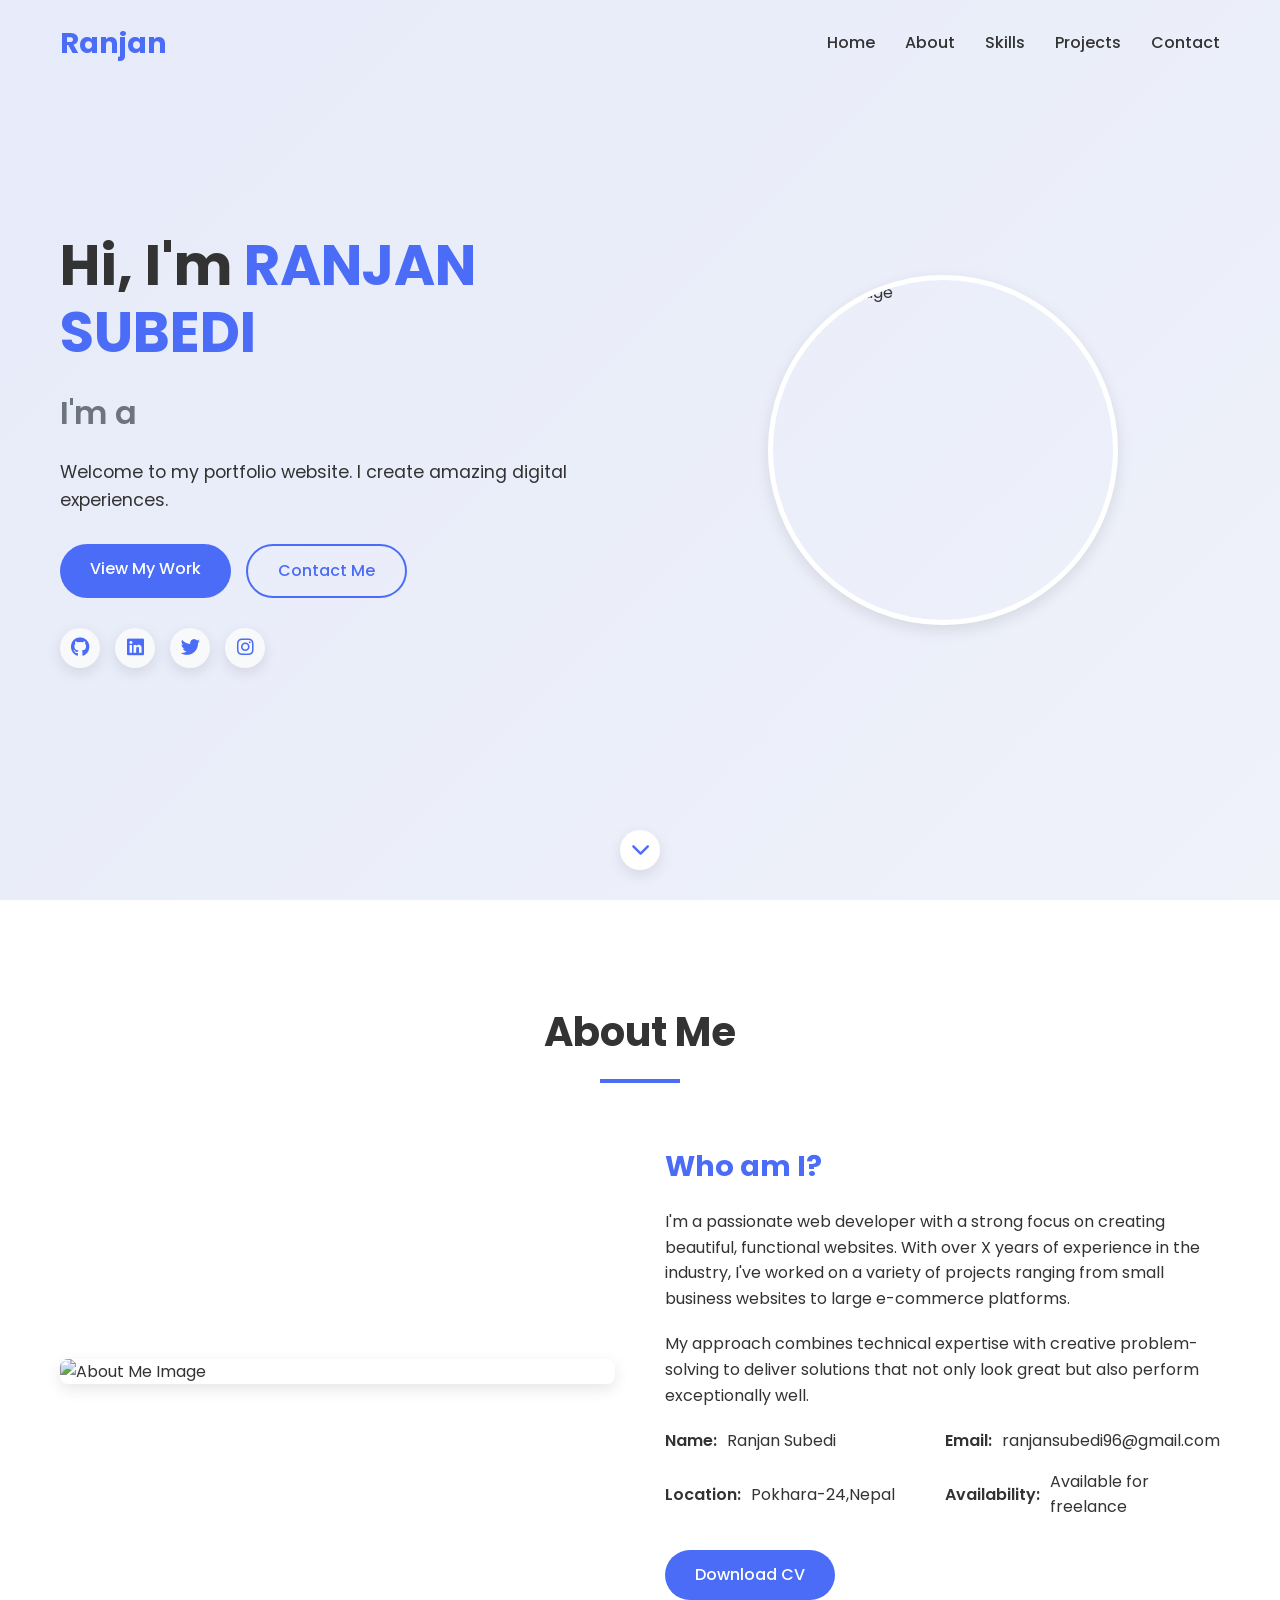
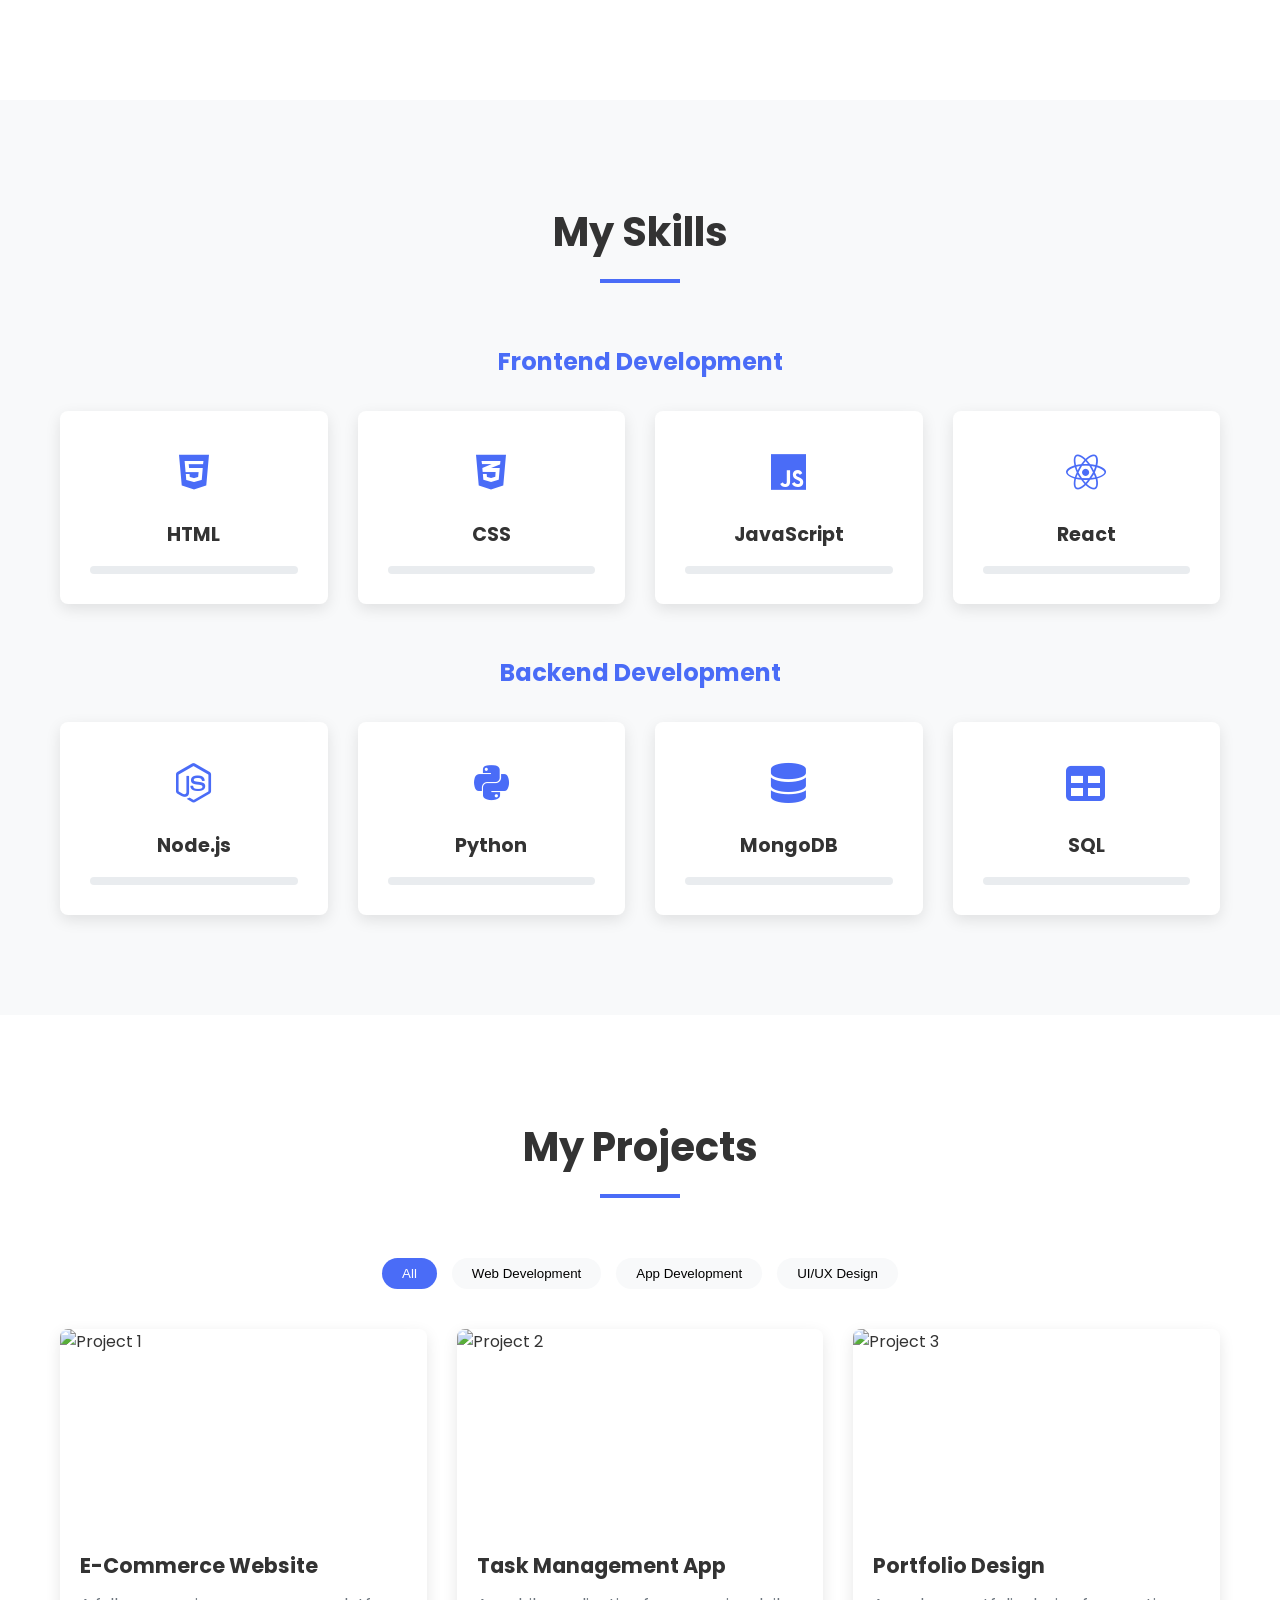
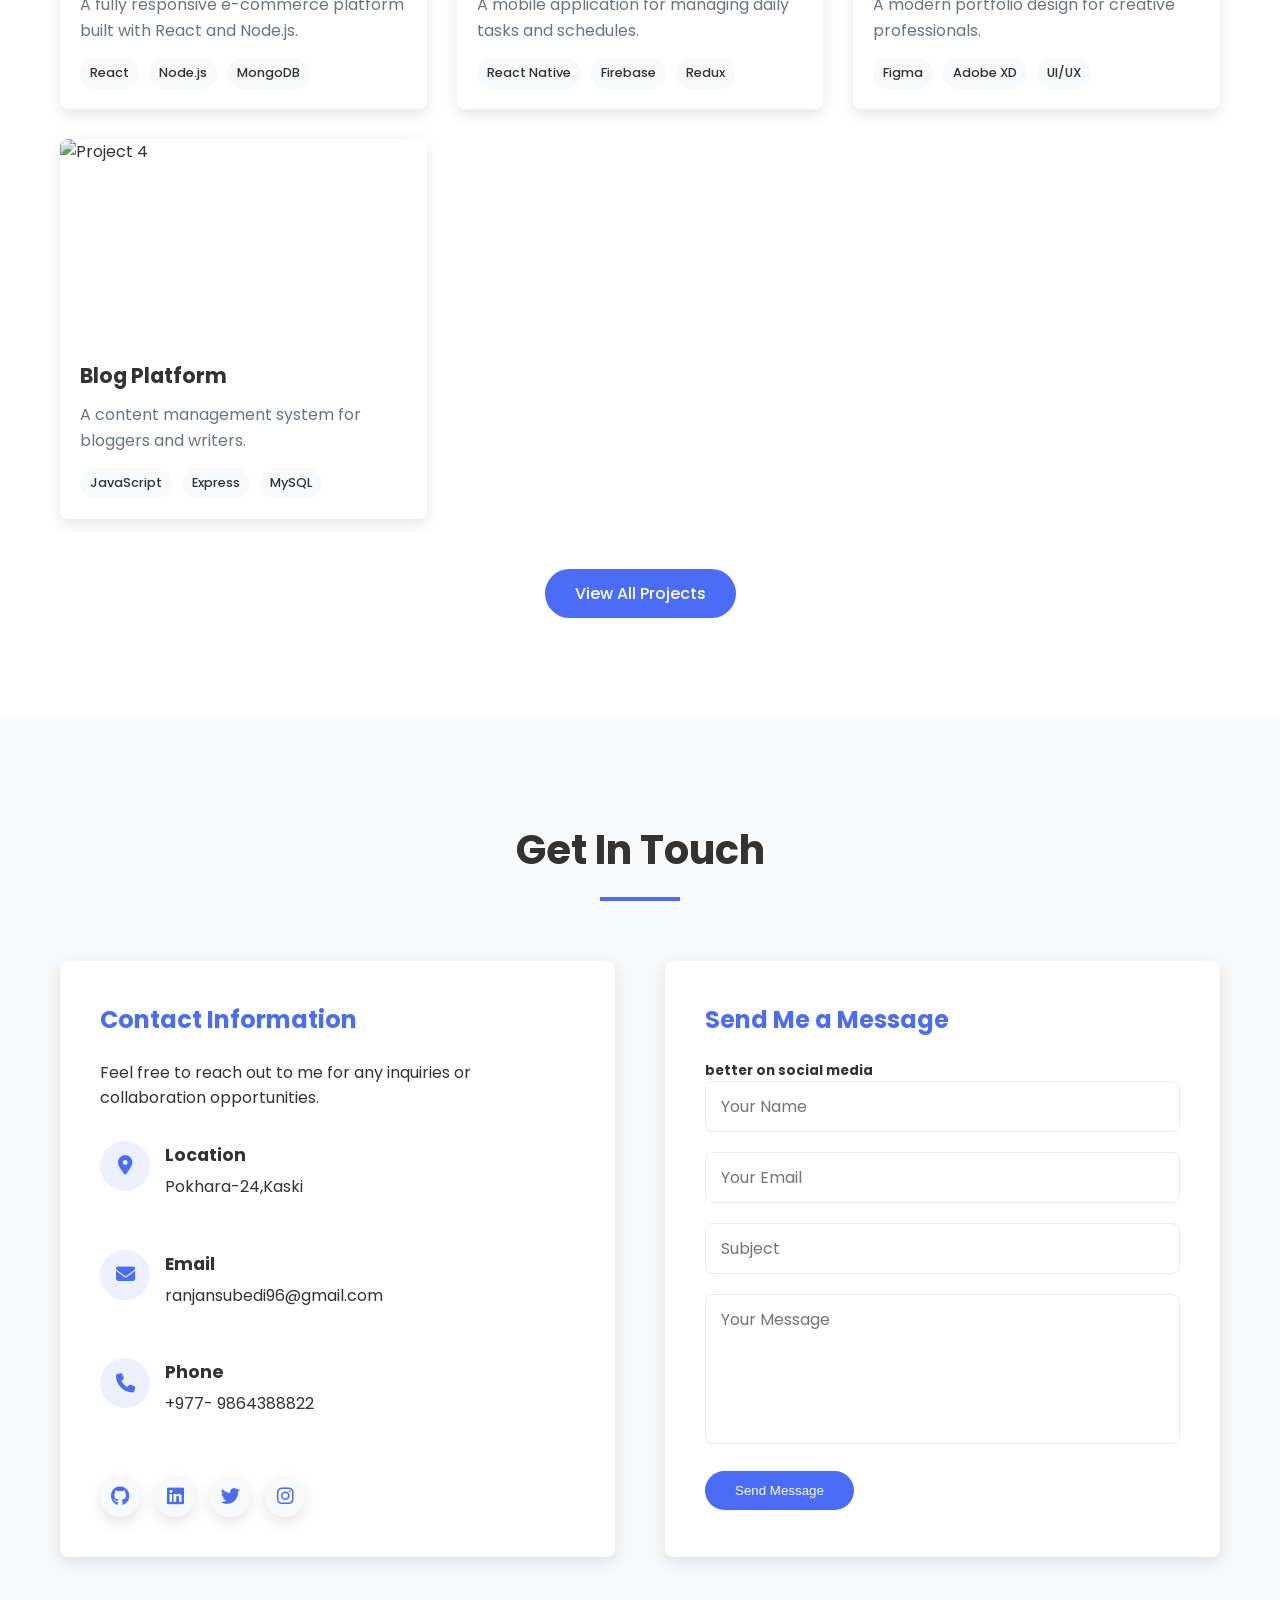
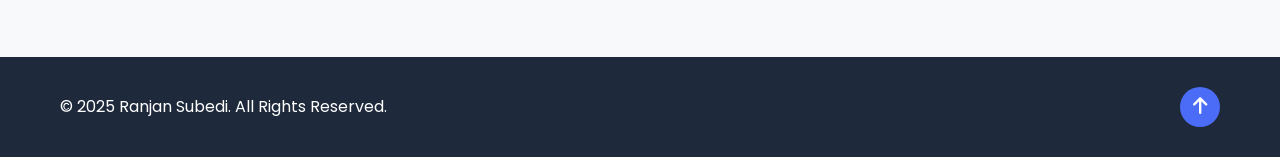
==== index.html @ 2e151497 "scn" ====
<!DOCTYPE html>
<html lang="en">
<head>
    <meta charset="UTF-8">
    <meta name="viewport" content="width=device-width, initial-scale=1.0, maximum-scale=5.0, minimum-scale=1.0">
    <title>Ranjan subedi</title>
    <link rel="stylesheet" href="style.css">
    <link rel="stylesheet" href="https://cdnjs.cloudflare.com/ajax/libs/font-awesome/6.4.0/css/all.min.css">
    <link href="https://fonts.googleapis.com/css2?family=Poppins:wght@300;400;500;600;700&display=swap" rel="stylesheet">
    <link rel="apple-touch-icon" href="/placeholder.svg?height=180&width=180">
    <meta name="theme-color" content="#4a6cf7">
</head>
<body>
    <header>
        <div class="container">
            <div class="logo">Ranjan</div>
            <nav>
                <ul class="nav-links">
                    <li><a href="#home">Home</a></li>
                    <li><a href="#about">About</a></li>
                    <li><a href="#skills">Skills</a></li>
                    <li><a href="#projects">Projects</a></li>
                    <li><a href="#contact">Contact</a></li>
                </ul>
                <div class="hamburger">
                    <span></span>
                    <span></span>
                    <span></span>
                </div>
            </nav>
        </div>
    </header>

    <section id="home" class="hero">
        <div class="container">
            <div class="hero-content">
                <h1>Hi, I'm <span class="highlight">RANJAN SUBEDI</span></h1>
                <h2 class="typing-text">I'm a <span id="role"></span></h2>
                <p>Welcome to my portfolio website. I create amazing digital experiences.</p>
                <div class="cta-buttons">
                    <a href="#projects" class="btn primary-btn">View My Work</a>
                    <a href="#contact" class="btn secondary-btn">Contact Me</a>
                </div>
                <div class="social-icons">
                    <a href="https://github.com/Ranjan-subedi" target="_blank"><i class="fab fa-github"></i></a>
                    <a href="https://www.linkedin.com/in/ranjan-subedi-689804282/" target="_blank"><i class="fab fa-linkedin"></i></a>
                    <a href="#" target="_blank"><i class="fab fa-twitter"></i></a>
                    <a href="https://www.instagram.com/rnjnsubedi/?hl=en" target="_blank"><i class="fab fa-instagram"></i></a>
                </div>
            </div>
            <div class="hero-image">
                <div class="image-container">
                    <img src="/src/img/20230811_121812 copy.jpg" alt="Profile Image">
                </div>
            </div>
        </div>
        <div class="scroll-down">
            <a href="#about"><i class="fas fa-chevron-down"></i></a>
        </div>
    </section>

    <section id="about" class="about">
        <div class="container">
            <div class="section-header">
                <h2>About Me</h2>
                <div class="underline"></div>
            </div>
            <div class="about-content">
                <div class="about-image">
                    <img src="/src/img/clip.png" alt="About Me Image">
                </div>
                <div class="about-text">
                    <h3>Who am I?</h3>
                    <p>I'm a passionate web developer with a strong focus on creating beautiful, functional websites. With over X years of experience in the industry, I've worked on a variety of projects ranging from small business websites to large e-commerce platforms.</p>
                    <p>My approach combines technical expertise with creative problem-solving to deliver solutions that not only look great but also perform exceptionally well.</p>
                    <div class="personal-info">
                        <div class="info-item">
                            <span class="info-title">Name:</span>
                            <span class="info-value">Ranjan Subedi</span>
                        </div>
                        <div class="info-item">
                            <span class="info-title">Email:</span>
                            <span class="info-value">ranjansubedi96@gmail.com</span>
                        </div>
                        <div class="info-item">
                            <span class="info-title">Location:</span>
                            <span class="info-value">Pokhara-24,Nepal</span>
                        </div>
                        <div class="info-item">
                            <span class="info-title">Availability:</span>
                            <span class="info-value">Available for freelance</span>
                        </div>
                    </div>
                    <a href="#" class="btn primary-btn">Download CV</a>
                </div>
            </div>
        </div>
    </section>

    <section id="skills" class="skills">
        <div class="container">
            <div class="section-header">
                <h2>My Skills</h2>
                <div class="underline"></div>
            </div>
            <div class="skills-content">
                <div class="skill-category">
                    <h3>Frontend Development</h3>
                    <div class="skills-grid">
                        <div class="skill-item" data-skill="HTML">
                            <div class="skill-icon"><i class="fab fa-html5"></i></div>
                            <h4>HTML</h4>
                            <div class="skill-progress">
                                <div class="progress-bar" data-percent="90"></div>
                            </div>
                        </div>
                        <div class="skill-item" data-skill="CSS">
                            <div class="skill-icon"><i class="fab fa-css3-alt"></i></div>
                            <h4>CSS</h4>
                            <div class="skill-progress">
                                <div class="progress-bar" data-percent="85"></div>
                            </div>
                        </div>
                        <div class="skill-item" data-skill="JavaScript">
                            <div class="skill-icon"><i class="fab fa-js"></i></div>
                            <h4>JavaScript</h4>
                            <div class="skill-progress">
                                <div class="progress-bar" data-percent="80"></div>
                            </div>
                        </div>
                        <div class="skill-item" data-skill="React">
                            <div class="skill-icon"><i class="fab fa-react"></i></div>
                            <h4>React</h4>
                            <div class="skill-progress">
                                <div class="progress-bar" data-percent="75"></div>
                            </div>
                        </div>
                    </div>
                </div>
                <div class="skill-category">
                    <h3>Backend Development</h3>
                    <div class="skills-grid">
                        <div class="skill-item" data-skill="Node.js">
                            <div class="skill-icon"><i class="fab fa-node-js"></i></div>
                            <h4>Node.js</h4>
                            <div class="skill-progress">
                                <div class="progress-bar" data-percent="70"></div>
                            </div>
                        </div>
                        <div class="skill-item" data-skill="Python">
                            <div class="skill-icon"><i class="fab fa-python"></i></div>
                            <h4>Python</h4>
                            <div class="skill-progress">
                                <div class="progress-bar" data-percent="65"></div>
                            </div>
                        </div>
                        <div class="skill-item" data-skill="MongoDB">
                            <div class="skill-icon"><i class="fas fa-database"></i></div>
                            <h4>MongoDB</h4>
                            <div class="skill-progress">
                                <div class="progress-bar" data-percent="60"></div>
                            </div>
                        </div>
                        <div class="skill-item" data-skill="SQL">
                            <div class="skill-icon"><i class="fas fa-table"></i></div>
                            <h4>SQL</h4>
                            <div class="skill-progress">
                                <div class="progress-bar" data-percent="75"></div>
                            </div>
                        </div>
                    </div>
                </div>
            </div>
        </div>
    </section>

    <section id="projects" class="projects">
        <div class="container">
            <div class="section-header">
                <h2>My Projects</h2>
                <div class="underline"></div>
            </div>
            <div class="project-filters">
                <button class="filter-btn active" data-filter="all">All</button>
                <button class="filter-btn" data-filter="web">Web Development</button>
                <button class="filter-btn" data-filter="app">App Development</button>
                <button class="filter-btn" data-filter="design">UI/UX Design</button>
            </div>
            <div class="projects-grid">

                <div class="project-item" data-category="web">
                    <div class="project-image">
                        <img src="/placeholder.svg?height=300&width=400" alt="Project 1">
                        <div class="project-overlay">
                            <div class="project-links">
                                <a href="#" target="_blank"><i class="fas fa-link"></i></a>
                                <a href="https://github.com/Ranjan-subedi/todo" target="_blank"><i class="fab fa-github"></i></a>
                            </div>
                        </div>
                    </div>
                   
                    <div class="project-info">
                        <h3>E-Commerce Website</h3>
                        <p>A fully responsive e-commerce platform built with React and Node.js.</p>
                        <div class="project-tags">
                            <span>React</span>
                            <span>Node.js</span>
                            <span>MongoDB</span>
                        </div>
                    </div>
                </div>


                <div class="project-item" data-category="app">
                    <div class="project-image">
                        <img src="/placeholder.svg?height=300&width=400" alt="Project 2">
                        <div class="project-overlay">
                            <div class="project-links">
                                <a href="#" target="_blank"><i class="fas fa-link"></i></a>
                                <a href="#" target="_blank"><i class="fab fa-github"></i></a>
                            </div>
                        </div>
                    </div>
                    <div class="project-info">
                        <h3>Task Management App</h3>
                        <p>A mobile application for managing daily tasks and schedules.</p>
                        <div class="project-tags">
                            <span>React Native</span>
                            <span>Firebase</span>
                            <span>Redux</span>
                        </div>
                    </div>
                </div>
                <div class="project-item" data-category="design">
                    <div class="project-image">
                        <img src="/placeholder.svg?height=300&width=400" alt="Project 3">
                        <div class="project-overlay">
                            <div class="project-links">
                                <a href="#" target="_blank"><i class="fas fa-link"></i></a>
                                <a href="#" target="_blank"><i class="fab fa-github"></i></a>
                            </div>
                        </div>
                    </div>
                    <div class="project-info">
                        <h3>Portfolio Design</h3>
                        <p>A modern portfolio design for creative professionals.</p>
                        <div class="project-tags">
                            <span>Figma</span>
                            <span>Adobe XD</span>
                            <span>UI/UX</span>
                        </div>
                    </div>
                </div>
                <div class="project-item" data-category="web">
                    <div class="project-image">
                        <img src="/placeholder.svg?height=300&width=400" alt="Project 4">
                        <div class="project-overlay">
                            <div class="project-links">
                                <a href="#" target="_blank"><i class="fas fa-link"></i></a>
                                <a href="#" target="_blank"><i class="fab fa-github"></i></a>
                            </div>
                        </div>
                    </div>
                    <div class="project-info">
                        <h3>Blog Platform</h3>
                        <p>A content management system for bloggers and writers.</p>
                        <div class="project-tags">
                            <span>JavaScript</span>
                            <span>Express</span>
                            <span>MySQL</span>
                        </div>
                    </div>
                </div>
            </div>
            <div class="view-more">
                <a href="#" class="btn primary-btn">View All Projects</a>
            </div>
        </div>
    </section>

    <section id="contact" class="contact">
        <div class="container">
            <div class="section-header">
                <h2>Get In Touch</h2>
                <div class="underline"></div>
            </div>
            <div class="contact-content">
                <div class="contact-info">
                    <h3>Contact Information</h3>
                    <p>Feel free to reach out to me for any inquiries or collaboration opportunities.</p>
                    <div class="contact-details">
                        <div class="contact-item">
                            <div class="icon"><i class="fas fa-map-marker-alt"></i></div>
                            <div class="text">
                                <h4>Location</h4>
                                <p>Pokhara-24,Kaski</p>
                            </div>
                        </div>
                        <div class="contact-item">
                            <div class="icon"><i class="fas fa-envelope"></i></div>
                            <div class="text">
                                <h4>Email</h4>
                                <p>ranjansubedi96@gmail.com</p>
                            </div>
                        </div>
                        <div class="contact-item">
                            <div class="icon"><i class="fas fa-phone"></i></div>
                            <div class="text">
                                <h4>Phone</h4>
                                <p>+977- 9864388822</p>
                            </div>
                        </div>
                    </div>
                    <div class="social-icons">
                        <a href="#" target="_blank"><i class="fab fa-github"></i></a>
                        <a href="#" target="_blank"><i class="fab fa-linkedin"></i></a>
                        <a href="#" target="_blank"><i class="fab fa-twitter"></i></a>
                        <a href="#" target="_blank"><i class="fab fa-instagram"></i></a>
                    </div>
                </div>
                <div class="contact-form">
                    <h3>Send Me a Message</h3>
                    <h5>better on social media</h5>
                    <form id="contactForm">
                        <div class="form-group">
                            <input type="text" id="name" name="name" placeholder="Your Name" required>
                        </div>
                        <div class="form-group">
                            <input type="email" id="email" name="email" placeholder="Your Email" required>
                        </div>
                        <div class="form-group">
                            <input type="text" id="subject" name="subject" placeholder="Subject" required>
                        </div>
                        <div class="form-group">
                            <textarea id="message" name="message" placeholder="Your Message" required></textarea>
                        </div>
                        <button type="submit" class="btn primary-btn">Send Message</button>
                    </form>
                </div>
            </div>
        </div>
    </section>

    <footer>
        <div class="container">
            <div class="footer-content">
                <p>&copy; 2025 Ranjan Subedi. All Rights Reserved.</p>
                <div class="back-to-top">
                    <a href="#home"><i class="fas fa-arrow-up"></i></a>
                </div>
            </div>
        </div>
    </footer>

    <script src="script.js"></script>
</body>
</html>
---- style.css ----
/* Reset and Base Styles */
* {
    margin: 0;
    padding: 0;
    box-sizing: border-box;
  }
  
  :root {
    --primary-color: #4a6cf7;
    --secondary-color: #6c757d;
    --dark-color: #1e293b;
    --light-color: #f8f9fa;
    --success-color: #28a745;
    --danger-color: #dc3545;
    --body-color: #f5f8ff;
    --text-color: #333;
    --border-color: #e9ecef;
    --transition: all 0.3s ease;
    --shadow: 0 5px 15px rgba(0, 0, 0, 0.1);
    --border-radius: 8px;
  }
  
  html {
    scroll-behavior: smooth;
  }
  
  body {
    font-family: "Poppins", sans-serif;
    line-height: 1.6;
    color: var(--text-color);
    background-color: var(--body-color);
  }
  
  a {
    text-decoration: none;
    color: inherit;
  }
  
  ul {
    list-style: none;
  }
  
  img {
    max-width: 100%;
    height: auto;
    display: block;
  }
  
  .container {
    width: 100%;
    max-width: 1200px;
    margin: 0 auto;
    padding: 0 20px;
  }
  
  section {
    padding: 100px 0;
  }
  
  .section-header {
    text-align: center;
    margin-bottom: 60px;
  }
  
  .section-header h2 {
    font-size: 2.5rem;
    font-weight: 700;
    margin-bottom: 15px;
    position: relative;
    display: inline-block;
  }
  
  .underline {
    width: 80px;
    height: 4px;
    background-color: var(--primary-color);
    margin: 0 auto;
    position: relative;
  }
  
  .underline::before {
    content: "";
    position: absolute;
    width: 40px;
    height: 4px;
    background-color: var(--primary-color);
    top: 0;
    left: 50%;
    transform: translateX(-50%);
    animation: underline-animation 2s infinite;
  }
  
  @keyframes underline-animation {
    0% {
      left: 0;
    }
    50% {
      left: 100%;
    }
    100% {
      left: 0;
    }
  }
  
  .btn {
    display: inline-block;
    padding: 12px 30px;
    border-radius: 50px;
    font-weight: 500;
    text-align: center;
    cursor: pointer;
    transition: var(--transition);
    border: none;
    outline: none;
  }
  
  .primary-btn {
    background-color: var(--primary-color);
    color: white;
  }
  
  .primary-btn:hover {
    background-color: #3a5bd9;
    transform: translateY(-3px);
    box-shadow: 0 10px 20px rgba(74, 108, 247, 0.2);
  }
  
  .secondary-btn {
    background-color: transparent;
    color: var(--primary-color);
    border: 2px solid var(--primary-color);
  }
  
  .secondary-btn:hover {
    background-color: var(--primary-color);
    color: white;
    transform: translateY(-3px);
  }
  
  .highlight {
    color: var(--primary-color);
  }
  
  /* Header Styles */
  header {
    position: fixed;
    top: 0;
    left: 0;
    width: 100%;
    z-index: 1000;
    background-color: transparent;
    transition: var(--transition);
    padding: 20px 0;
  }
  
  header.scrolled {
    background-color: white;
    box-shadow: var(--shadow);
    padding: 15px 0;
  }
  
  header .container {
    display: flex;
    justify-content: space-between;
    align-items: center;
  }
  
  .logo {
    font-size: 1.8rem;
    font-weight: 700;
    color: var(--primary-color);
  }
  
  .nav-links {
    display: flex;
    gap: 30px;
  }
  
  .nav-links a {
    font-weight: 500;
    transition: var(--transition);
    position: relative;
  }
  
  .nav-links a::after {
    content: "";
    position: absolute;
    width: 0;
    height: 2px;
    background-color: var(--primary-color);
    bottom: -5px;
    left: 0;
    transition: var(--transition);
  }
  
  .nav-links a:hover {
    color: var(--primary-color);
  }
  
  .nav-links a:hover::after {
    width: 100%;
  }
  
  .hamburger {
    display: none;
    cursor: pointer;
  }
  
  .hamburger span {
    display: block;
    width: 25px;
    height: 3px;
    background-color: var(--dark-color);
    margin: 5px 0;
    transition: var(--transition);
  }
  
  /* Hero Section */
  .hero {
    height: 100vh;
    display: flex;
    align-items: center;
    position: relative;
    background-color: var(--light-color);
    overflow: hidden;
  }
  
  .hero::before {
    content: "";
    position: absolute;
    top: 0;
    left: 0;
    width: 100%;
    height: 100%;
    background: linear-gradient(135deg, rgba(74, 108, 247, 0.1) 0%, rgba(74, 108, 247, 0.05) 100%);
    z-index: 0;
  }
  
  .hero .container {
    display: flex;
    align-items: center;
    justify-content: space-between;
    position: relative;
    z-index: 1;
  }
  
  .hero-content {
    flex: 1;
    padding-right: 50px;
  }
  
  .hero-content h1 {
    font-size: 3.5rem;
    font-weight: 700;
    margin-bottom: 20px;
    line-height: 1.2;
  }
  
  .hero-content h2 {
    font-size: 2rem;
    font-weight: 600;
    margin-bottom: 20px;
    color: var(--secondary-color);
  }
  
  .hero-content p {
    font-size: 1.1rem;
    margin-bottom: 30px;
    max-width: 600px;
  }
  
  .cta-buttons {
    display: flex;
    gap: 15px;
    margin-bottom: 30px;
  }
  
  .social-icons {
    display: flex;
    gap: 15px;
  }
  
  .social-icons a {
    display: flex;
    align-items: center;
    justify-content: center;
    width: 40px;
    height: 40px;
    border-radius: 50%;
    background-color: var(--light-color);
    color: var(--primary-color);
    font-size: 1.2rem;
    transition: var(--transition);
    box-shadow: var(--shadow);
  }
  
  .social-icons a:hover {
    background-color: var(--primary-color);
    color: white;
    transform: translateY(-3px);
  }
  
  .hero-image {
    flex: 1;
    display: flex;
    justify-content: center;
    align-items: center;
  }
  
  .image-container {
    position: relative;
    width: 350px;
    height: 350px;
    border-radius: 50%;
    overflow: hidden;
    box-shadow: var(--shadow);
    border: 5px solid white;
    animation: float 6s ease-in-out infinite;
  }
  
  @keyframes float {
    0% {
      transform: translateY(0);
    }
    50% {
      transform: translateY(-20px);
    }
    100% {
      transform: translateY(0);
    }
  }
  
  .image-container img {
    width: 100%;
    height: 100%;
    object-fit: cover;
  }
  
  .scroll-down {
    position: absolute;
    bottom: 30px;
    left: 50%;
    transform: translateX(-50%);
    animation: bounce 2s infinite;
  }
  
  .scroll-down a {
    display: flex;
    align-items: center;
    justify-content: center;
    width: 40px;
    height: 40px;
    border-radius: 50%;
    background-color: white;
    color: var(--primary-color);
    font-size: 1.2rem;
    box-shadow: var(--shadow);
  }
  
  @keyframes bounce {
    0%,
    20%,
    50%,
    80%,
    100% {
      transform: translateY(0) translateX(-50%);
    }
    40% {
      transform: translateY(-20px) translateX(-50%);
    }
    60% {
      transform: translateY(-10px) translateX(-50%);
    }
  }
  
  /* About Section */
  .about {
    background-color: white;
  }
  
  .about-content {
    display: flex;
    align-items: center;
    gap: 50px;
  }
  
  .about-image {
    flex: 1;
    border-radius: var(--border-radius);
    overflow: hidden;
    box-shadow: var(--shadow);
  }
  
  .about-text {
    flex: 1;
  }
  
  .about-text h3 {
    font-size: 1.8rem;
    margin-bottom: 20px;
    color: var(--primary-color);
  }
  
  .about-text p {
    margin-bottom: 20px;
  }
  
  .personal-info {
    display: grid;
    grid-template-columns: repeat(2, 1fr);
    gap: 15px;
    margin-bottom: 30px;
  }
  
  .info-item {
    display: flex;
    align-items: center;
  }
  
  .info-title {
    font-weight: 600;
    margin-right: 10px;
  }
  
  /* Skills Section */
  .skills {
    background-color: var(--light-color);
  }
  
  .skills-content {
    display: flex;
    flex-direction: column;
    gap: 50px;
  }
  
  .skill-category h3 {
    font-size: 1.5rem;
    margin-bottom: 30px;
    text-align: center;
    color: var(--primary-color);
  }
  
  .skills-grid {
    display: grid;
    grid-template-columns: repeat(auto-fill, minmax(250px, 1fr));
    gap: 30px;
  }
  
  .skill-item {
    background-color: white;
    border-radius: var(--border-radius);
    padding: 30px;
    box-shadow: var(--shadow);
    transition: var(--transition);
    text-align: center;
  }
  
  .skill-item:hover {
    transform: translateY(-10px);
    box-shadow: 0 15px 30px rgba(0, 0, 0, 0.1);
  }
  
  .skill-icon {
    font-size: 2.5rem;
    color: var(--primary-color);
    margin-bottom: 15px;
  }
  
  .skill-item h4 {
    font-size: 1.2rem;
    margin-bottom: 15px;
  }
  
  .skill-progress {
    width: 100%;
    height: 8px;
    background-color: var(--border-color);
    border-radius: 10px;
    overflow: hidden;
  }
  
  .progress-bar {
    height: 100%;
    background-color: var(--primary-color);
    border-radius: 10px;
    width: 0;
    transition: width 1.5s ease-in-out;
  }
  
  /* Projects Section */
  .projects {
    background-color: white;
  }
  
  .project-filters {
    display: flex;
    justify-content: center;
    gap: 15px;
    margin-bottom: 40px;
    flex-wrap: wrap;
  }
  
  .filter-btn {
    padding: 8px 20px;
    border-radius: 30px;
    background-color: var(--light-color);
    border: none;
    cursor: pointer;
    transition: var(--transition);
    font-weight: 500;
  }
  
  .filter-btn.active,
  .filter-btn:hover {
    background-color: var(--primary-color);
    color: white;
  }
  
  .projects-grid {
    display: grid;
    grid-template-columns: repeat(auto-fill, minmax(300px, 1fr));
    gap: 30px;
  }
  
  .project-item {
    border-radius: var(--border-radius);
    overflow: hidden;
    box-shadow: var(--shadow);
    transition: var(--transition);
    background-color: white;
  }
  
  .project-item:hover {
    transform: translateY(-10px);
    box-shadow: 0 15px 30px rgba(0, 0, 0, 0.1);
  }
  
  .project-image {
    position: relative;
    overflow: hidden;
    height: 200px;
  }
  
  .project-image img {
    width: 100%;
    height: 100%;
    object-fit: cover;
    transition: var(--transition);
  }
  
  .project-item:hover .project-image img {
    transform: scale(1.1);
  }
  
  .project-overlay {
    position: absolute;
    top: 0;
    left: 0;
    width: 100%;
    height: 100%;
    background-color: rgba(74, 108, 247, 0.8);
    display: flex;
    align-items: center;
    justify-content: center;
    opacity: 0;
    transition: var(--transition);
  }
  
  .project-item:hover .project-overlay {
    opacity: 1;
  }
  
  .project-links {
    display: flex;
    gap: 15px;
  }
  
  .project-links a {
    display: flex;
    align-items: center;
    justify-content: center;
    width: 40px;
    height: 40px;
    border-radius: 50%;
    background-color: white;
    color: var(--primary-color);
    font-size: 1rem;
    transition: var(--transition);
  }
  
  .project-links a:hover {
    background-color: var(--dark-color);
    color: white;
  }
  
  .project-info {
    padding: 20px;
  }
  
  .project-info h3 {
    font-size: 1.3rem;
    margin-bottom: 10px;
  }
  
  .project-info p {
    margin-bottom: 15px;
    color: var(--secondary-color);
  }
  
  .project-tags {
    display: flex;
    flex-wrap: wrap;
    gap: 10px;
  }
  
  .project-tags span {
    padding: 5px 10px;
    background-color: var(--light-color);
    border-radius: 20px;
    font-size: 0.8rem;
    font-weight: 500;
  }
  
  .view-more {
    text-align: center;
    margin-top: 50px;
  }
  
  /* Contact Section */
  .contact {
    background-color: var(--light-color);
  }
  
  .contact-content {
    display: grid;
    grid-template-columns: repeat(2, 1fr);
    gap: 50px;
  }
  
  .contact-info {
    background-color: white;
    padding: 40px;
    border-radius: var(--border-radius);
    box-shadow: var(--shadow);
  }
  
  .contact-info h3 {
    font-size: 1.5rem;
    margin-bottom: 20px;
    color: var(--primary-color);
  }
  
  .contact-info p {
    margin-bottom: 30px;
  }
  
  .contact-details {
    display: flex;
    flex-direction: column;
    gap: 20px;
    margin-bottom: 30px;
  }
  
  .contact-item {
    display: flex;
    align-items: flex-start;
    gap: 15px;
  }
  
  .contact-item .icon {
    display: flex;
    align-items: center;
    justify-content: center;
    width: 50px;
    height: 50px;
    border-radius: 50%;
    background-color: rgba(74, 108, 247, 0.1);
    color: var(--primary-color);
    font-size: 1.2rem;
  }
  
  .contact-item .text h4 {
    font-size: 1.1rem;
    margin-bottom: 5px;
  }
  
  .contact-form {
    background-color: white;
    padding: 40px;
    border-radius: var(--border-radius);
    box-shadow: var(--shadow);
  }
  
  .contact-form h3 {
    font-size: 1.5rem;
    margin-bottom: 20px;
    color: var(--primary-color);
  }
  
  .form-group {
    margin-bottom: 20px;
  }
  
  .form-group input,
  .form-group textarea {
    width: 100%;
    padding: 12px 15px;
    border: 1px solid var(--border-color);
    border-radius: var(--border-radius);
    font-family: inherit;
    font-size: 1rem;
    transition: var(--transition);
  }
  
  .form-group input:focus,
  .form-group textarea:focus {
    border-color: var(--primary-color);
    outline: none;
    box-shadow: 0 0 0 3px rgba(74, 108, 247, 0.2);
  }
  
  .form-group textarea {
    height: 150px;
    resize: none;
  }
  
  /* Footer */
  footer {
    background-color: var(--dark-color);
    color: white;
    padding: 30px 0;
  }
  
  .footer-content {
    display: flex;
    justify-content: space-between;
    align-items: center;
  }
  
  .back-to-top a {
    display: flex;
    align-items: center;
    justify-content: center;
    width: 40px;
    height: 40px;
    border-radius: 50%;
    background-color: var(--primary-color);
    color: white;
    font-size: 1.2rem;
    transition: var(--transition);
  }
  
  .back-to-top a:hover {
    background-color: white;
    color: var(--primary-color);
  }
  
  /* Responsive Styles */
  @media (max-width: 992px) {
    .hero .container {
      flex-direction: column;
      text-align: center;
    }
  
    .hero-content {
      padding-right: 0;
      margin-bottom: 50px;
    }
  
    .cta-buttons,
    .social-icons {
      justify-content: center;
    }
  
    .about-content {
      flex-direction: column;
    }
  
    .contact-content {
      grid-template-columns: 1fr;
    }
  
    section {
      padding: 70px 0;
    }
  
    .section-header {
      margin-bottom: 40px;
    }
  }
  
  @media (max-width: 768px) {
    .nav-links {
      position: fixed;
      top: 0;
      right: -100%;
      width: 70%;
      height: 100vh;
      background-color: white;
      flex-direction: column;
      align-items: center;
      justify-content: center;
      transition: var(--transition);
      box-shadow: -5px 0 15px rgba(0, 0, 0, 0.1);
      z-index: 1001;
      gap: 20px;
    }
  
    .nav-links.active {
      right: 0;
    }
  
    .nav-links a {
      font-size: 1.2rem;
      padding: 10px;
    }
  
    .hamburger {
      display: block;
      z-index: 1002;
    }
  
    .hamburger.active span:nth-child(1) {
      transform: rotate(45deg) translate(5px, 5px);
    }
  
    .hamburger.active span:nth-child(2) {
      opacity: 0;
    }
  
    .hamburger.active span:nth-child(3) {
      transform: rotate(-45deg) translate(7px, -6px);
    }
  
    .personal-info {
      grid-template-columns: 1fr;
    }
  
    .skills-grid,
    .projects-grid {
      grid-template-columns: 1fr;
    }
  
    .hero {
      height: auto;
      min-height: 100vh;
      padding-top: 80px;
    }
  
    .image-container {
      width: 250px;
      height: 250px;
    }
  
    .about-image {
      margin-bottom: 30px;
    }
  
    .footer-content {
      flex-direction: column;
      gap: 20px;
    }
  }
  
  @media (max-width: 576px) {
    .section-header h2 {
      font-size: 2rem;
    }
  
    .hero-content h1 {
      font-size: 2.5rem;
    }
  
    .hero-content h2 {
      font-size: 1.5rem;
    }
  
    .cta-buttons {
      flex-direction: column;
      gap: 10px;
    }
  
    .project-filters {
      flex-direction: column;
      align-items: center;
    }
  
    .contact-info,
    .contact-form {
      padding: 25px;
    }
  
    .form-group input,
    .form-group textarea {
      padding: 10px;
    }
  
    .btn {
      padding: 10px 25px;
    }
  
    .skill-item {
      padding: 20px;
    }
  
    .project-info h3 {
      font-size: 1.1rem;
    }
  
    .project-info p {
      font-size: 0.9rem;
    }
  
    .contact-item .icon {
      width: 40px;
      height: 40px;
      font-size: 1rem;
    }
  
    .contact-item .text h4 {
      font-size: 1rem;
    }
  
    .contact-item .text p {
      font-size: 0.9rem;
    }
  
    /* Add touch-friendly tap targets */
    .social-icons a,
    .project-links a,
    .filter-btn {
      min-height: 44px;
      min-width: 44px;
    }
  }
  
  /* Add styles for mobile overlay */
  .mobile-overlay {
    position: fixed;
    top: 0;
    left: 0;
    width: 100%;
    height: 100%;
    background-color: rgba(0, 0, 0, 0.5);
    z-index: 1000;
    opacity: 0;
    visibility: hidden;
    transition: var(--transition);
  }
  
  .mobile-overlay.active {
    opacity: 1;
    visibility: visible;
  }
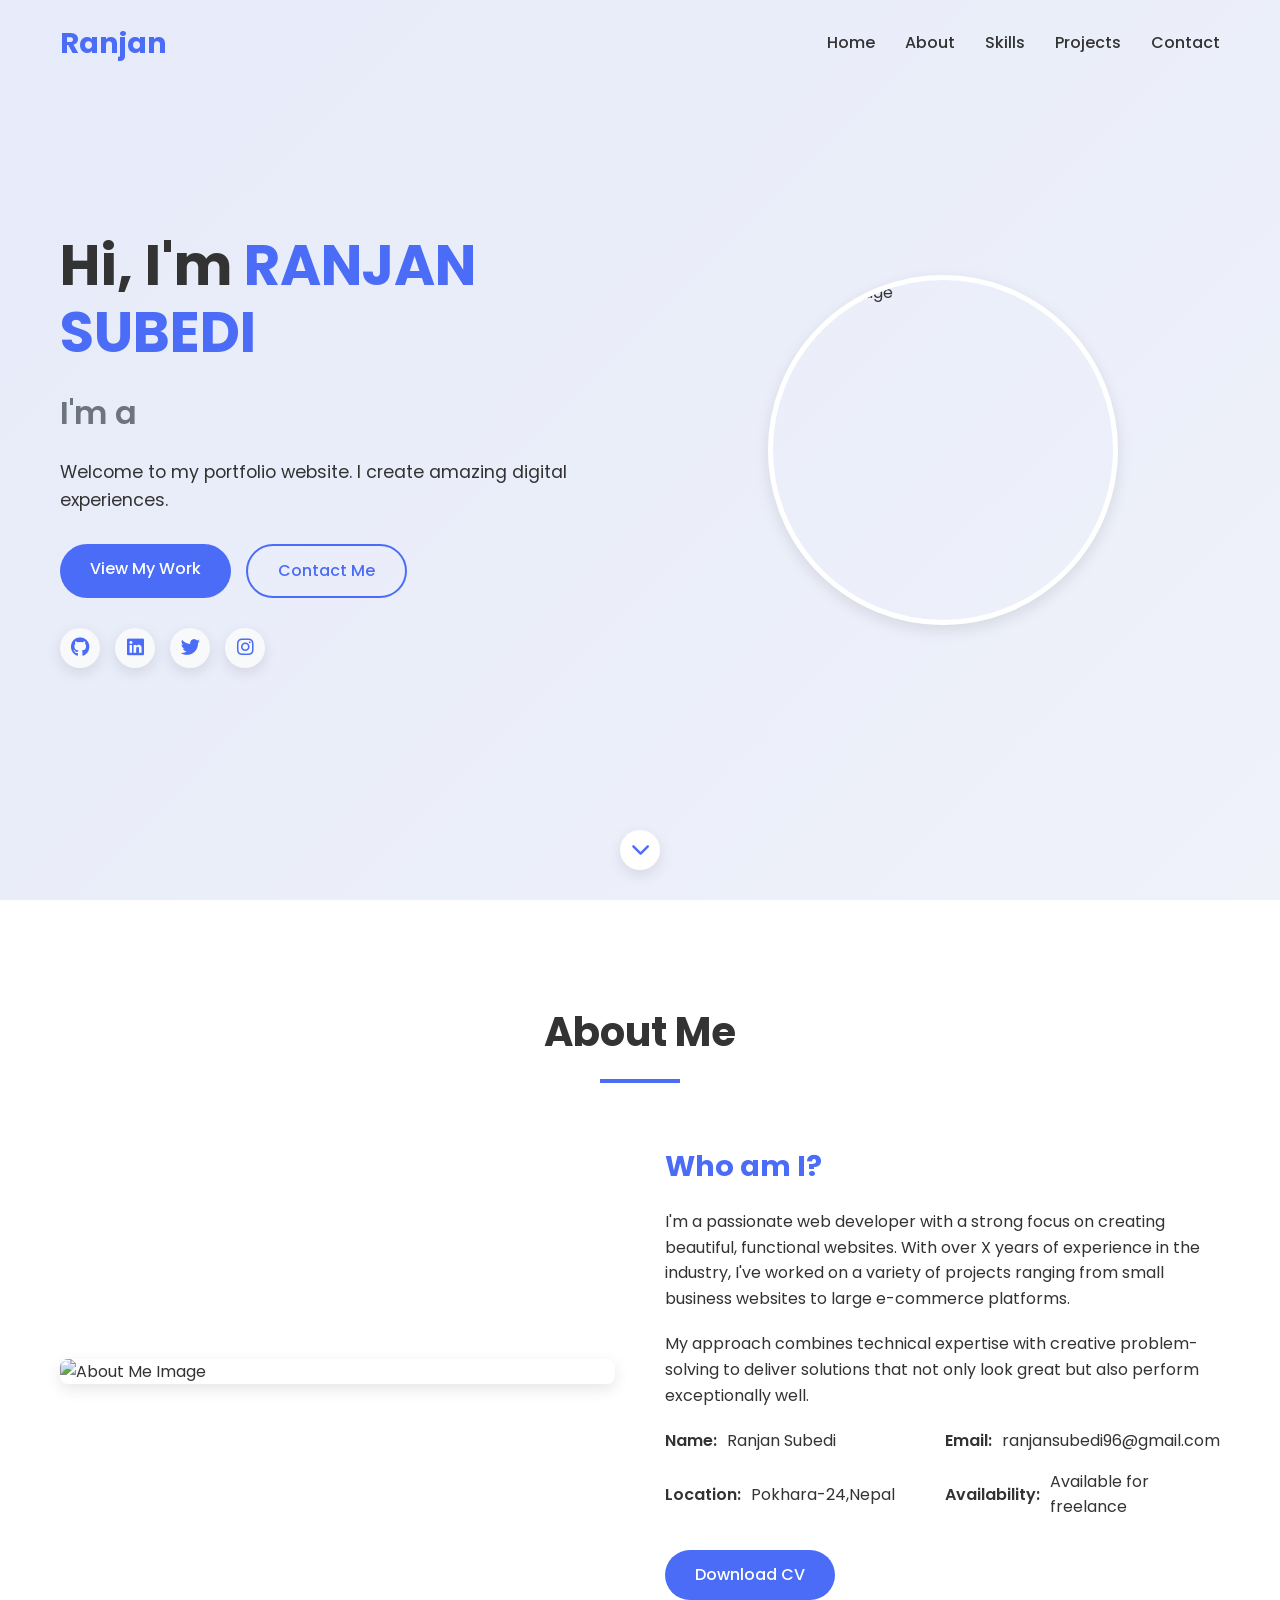
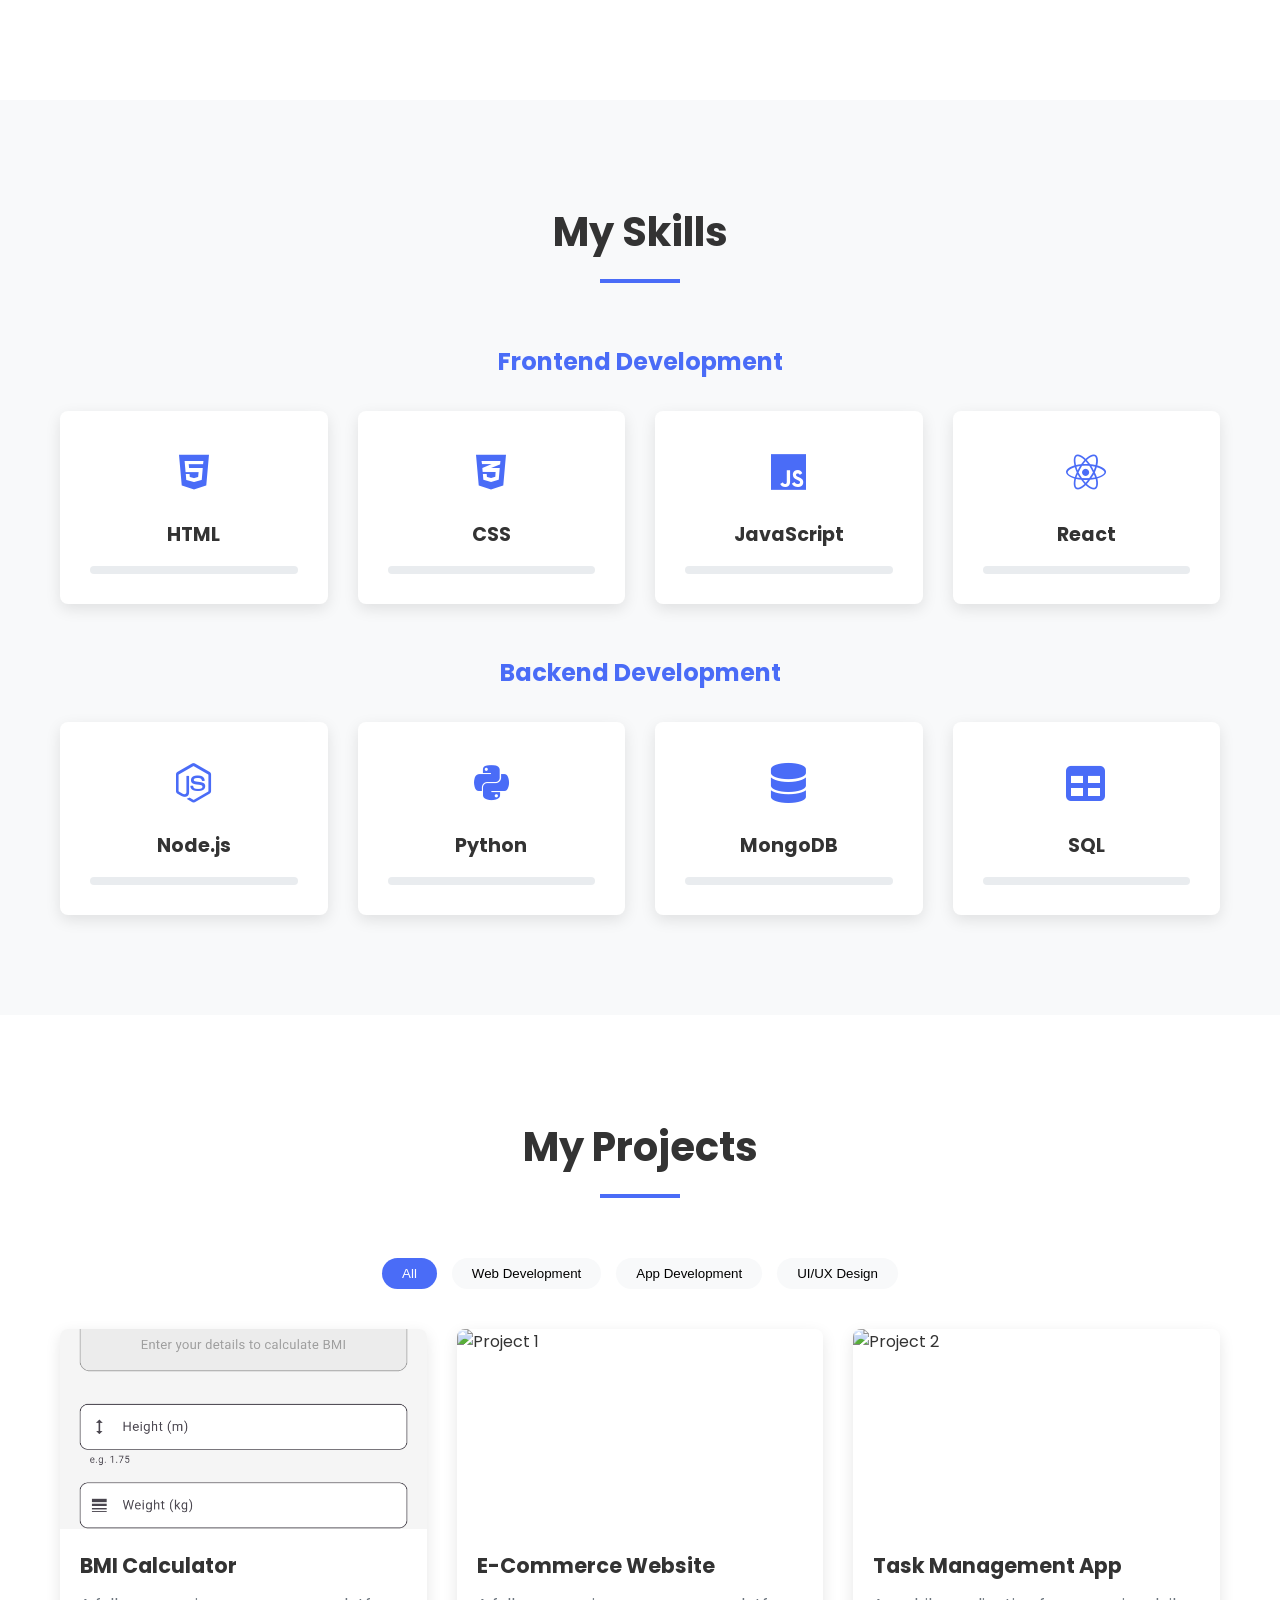
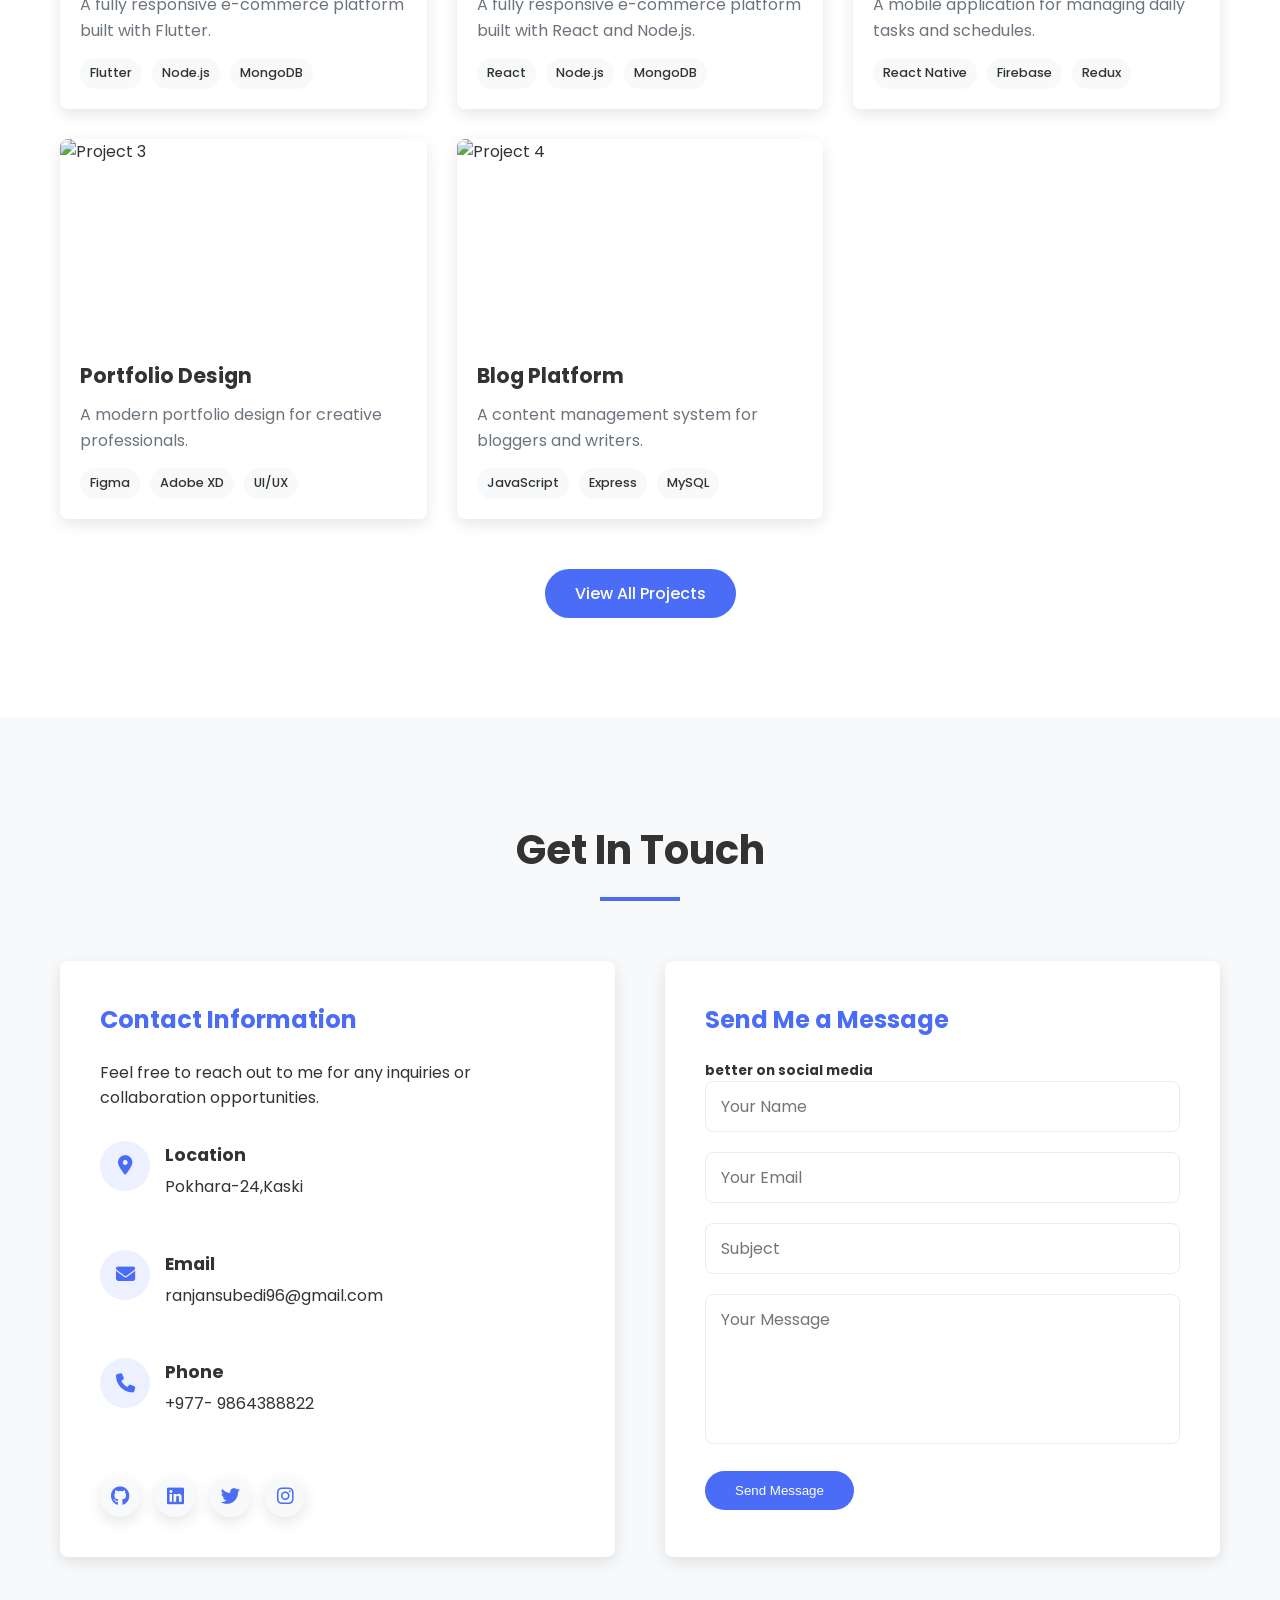
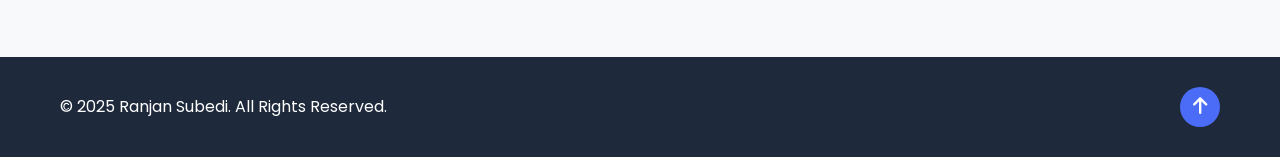
==== commit 8d60b74f: "bmi photo" ====
--- a/index.html
+++ b/index.html
@@ -188,6 +188,30 @@
             </div>
             <div class="projects-grid">
 
+
+                <div class="project-item" data-category="Application">
+                    <div class="project-image">
+                        <img src="src/img/Screenshot_1745243243.png" width="" height="200"  alt="Project 1">
+                        <div class="project-overlay">
+                            <div class="project-links">
+                                <a href="#" target="_blank"><i class="fas fa-link"></i></a>
+                                <a href="https://github.com/Ranjan-subedi/todo" target="_blank"><i class="fab fa-github"></i></a>
+                            </div>
+                        </div>
+                    </div>
+                    <div class="project-info">
+                        <h3>BMI Calculator</h3>
+                        <p>A fully responsive e-commerce platform built with Flutter.</p>
+                        <div class="project-tags">
+                            <span>Flutter</span>
+                            <span>Node.js</span>
+                            <span>MongoDB</span>
+                        </div>
+                    </div>
+                </div>
+
+                    <!-- E-Commerse Website -->
+                     
                 <div class="project-item" data-category="web">
                     <div class="project-image">
                         <img src="/placeholder.svg?height=300&width=400" alt="Project 1">
@@ -198,7 +222,6 @@
                             </div>
                         </div>
                     </div>
-                   
                     <div class="project-info">
                         <h3>E-Commerce Website</h3>
                         <p>A fully responsive e-commerce platform built with React and Node.js.</p>
@@ -231,6 +254,9 @@
                         </div>
                     </div>
                 </div>
+
+
+
                 <div class="project-item" data-category="design">
                     <div class="project-image">
                         <img src="/placeholder.svg?height=300&width=400" alt="Project 3">
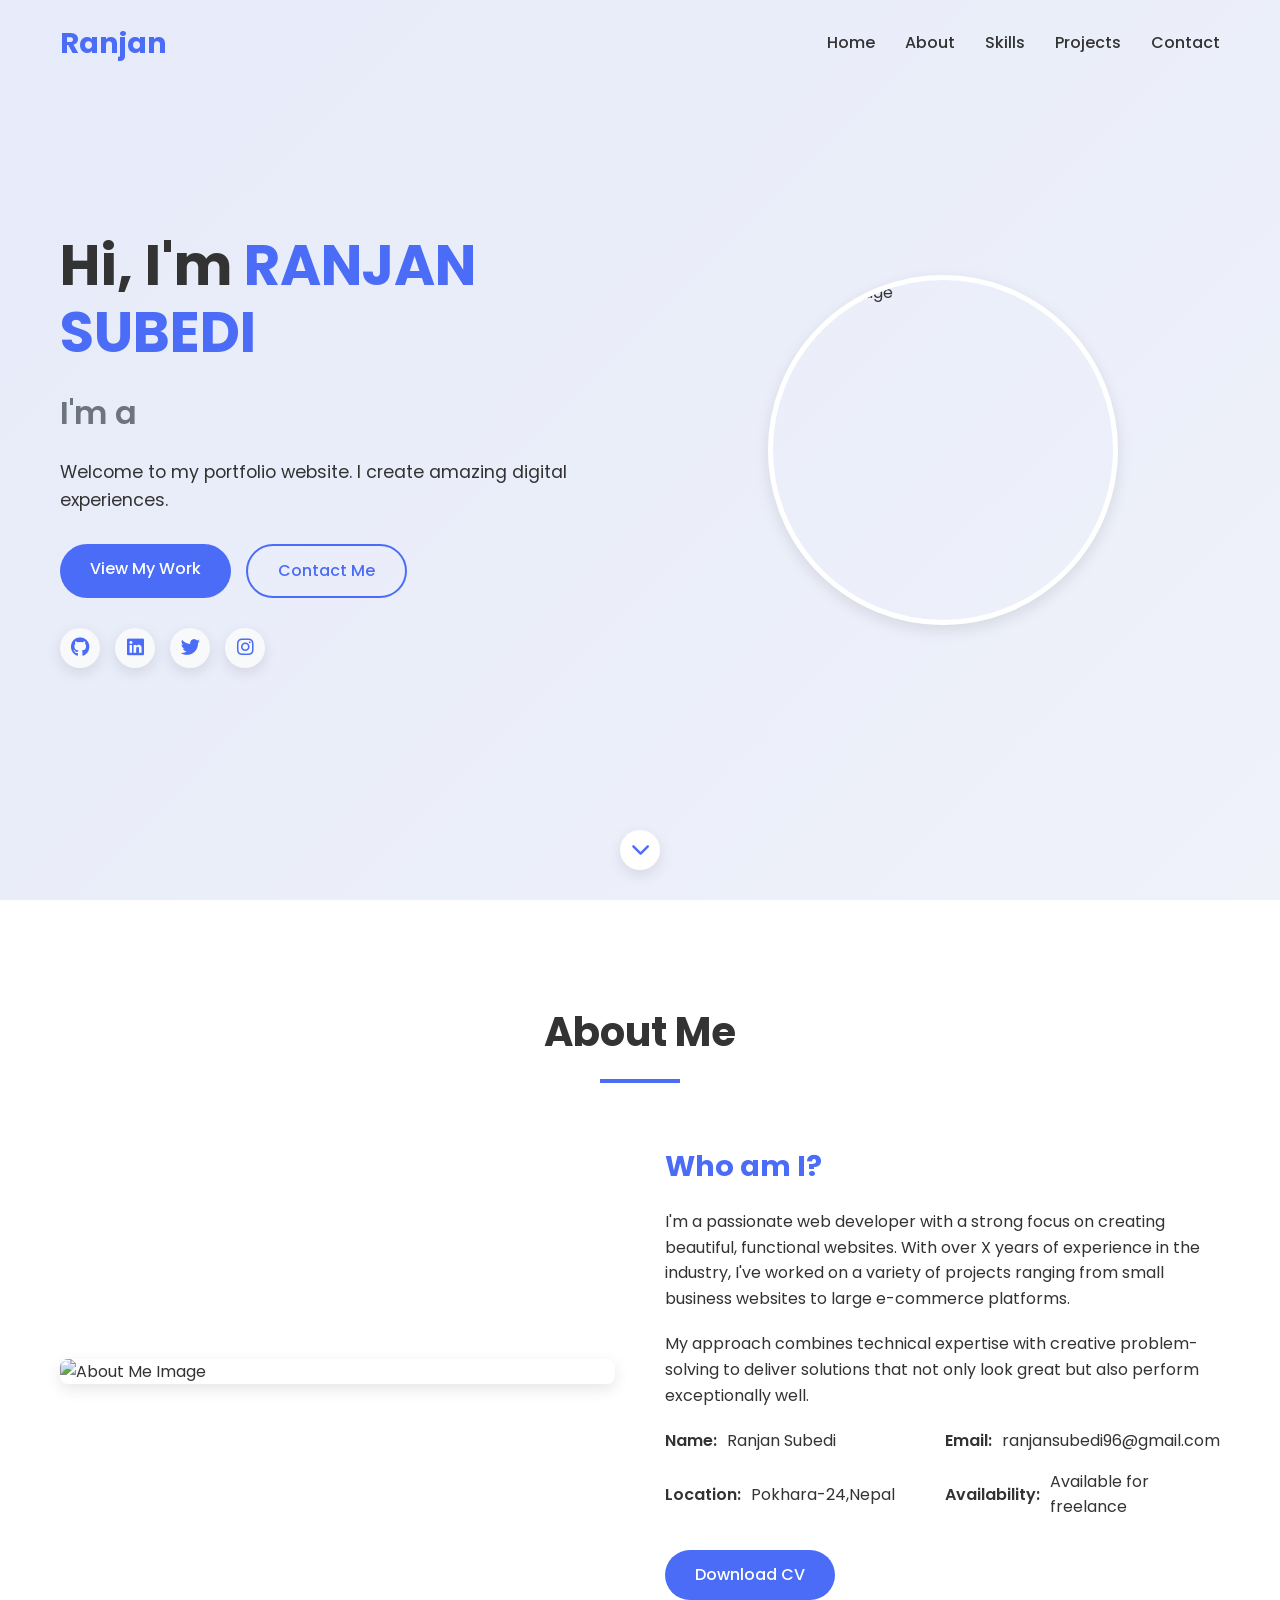
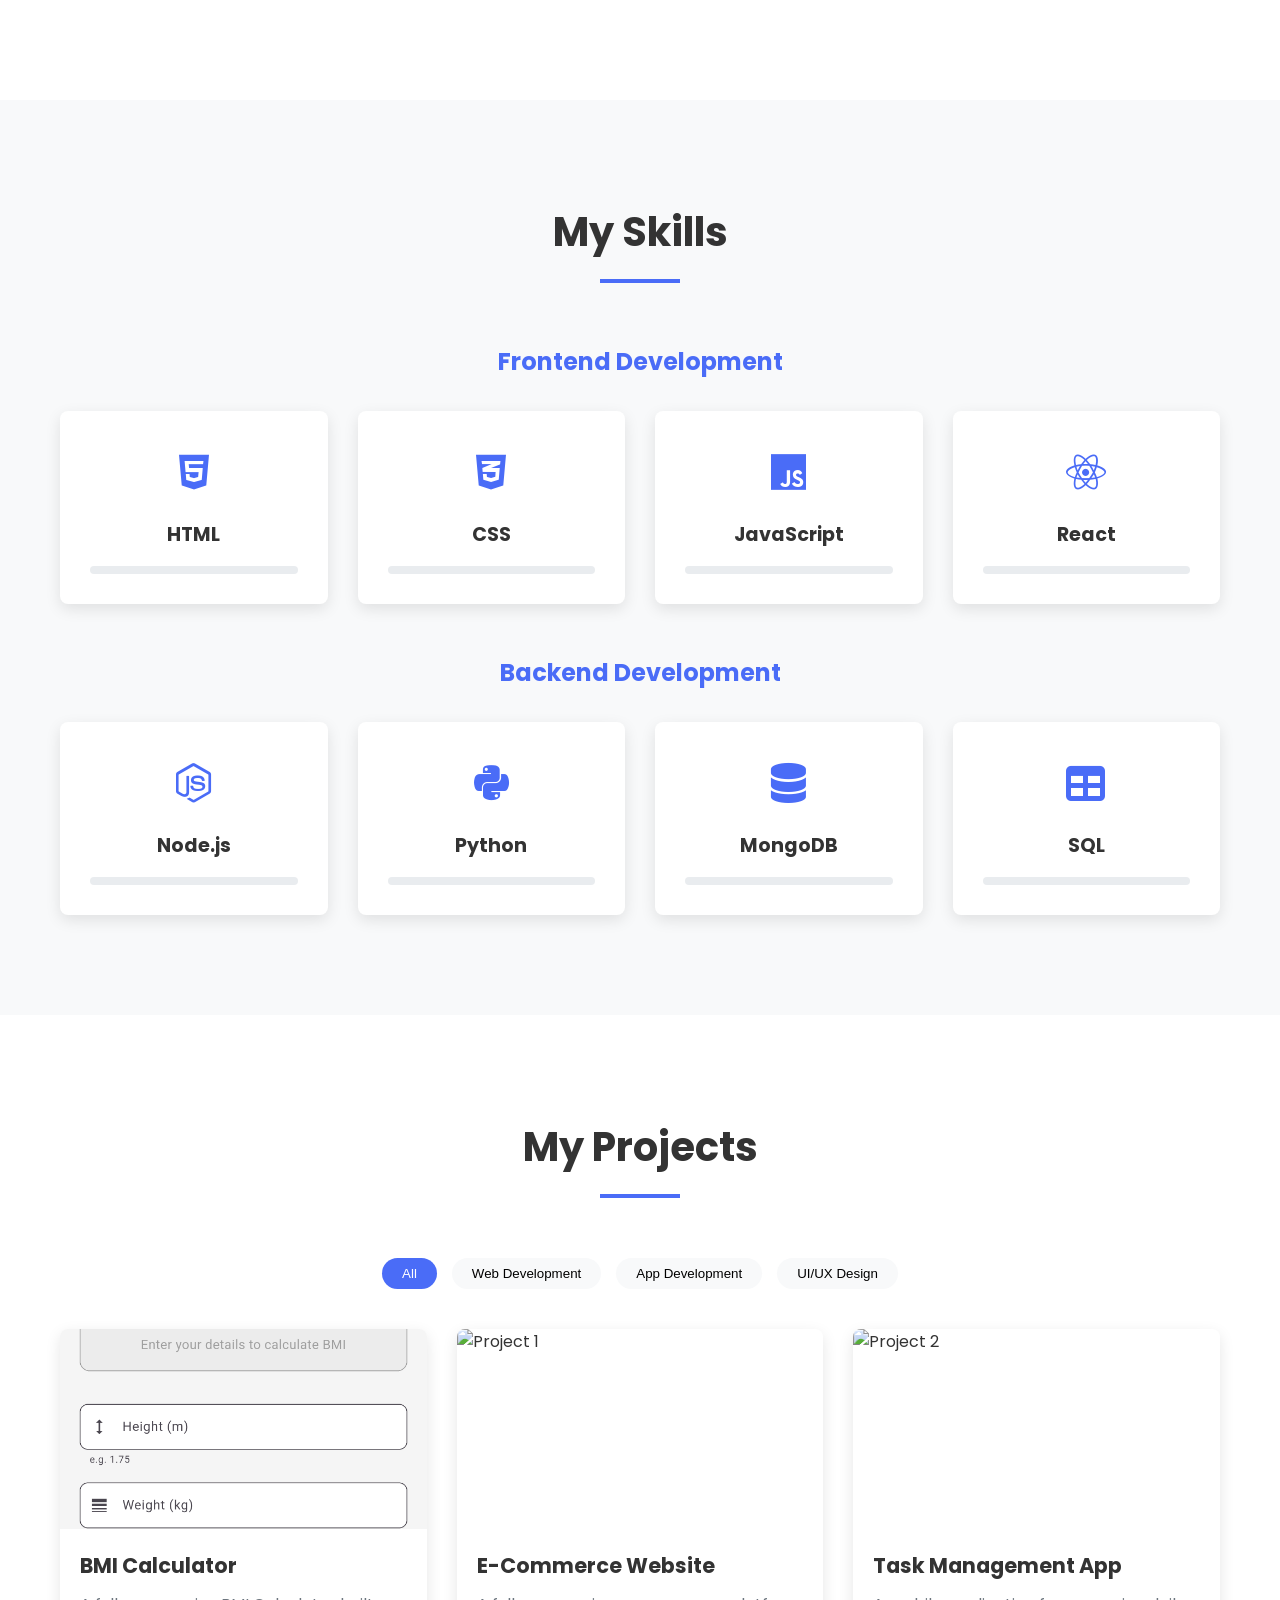
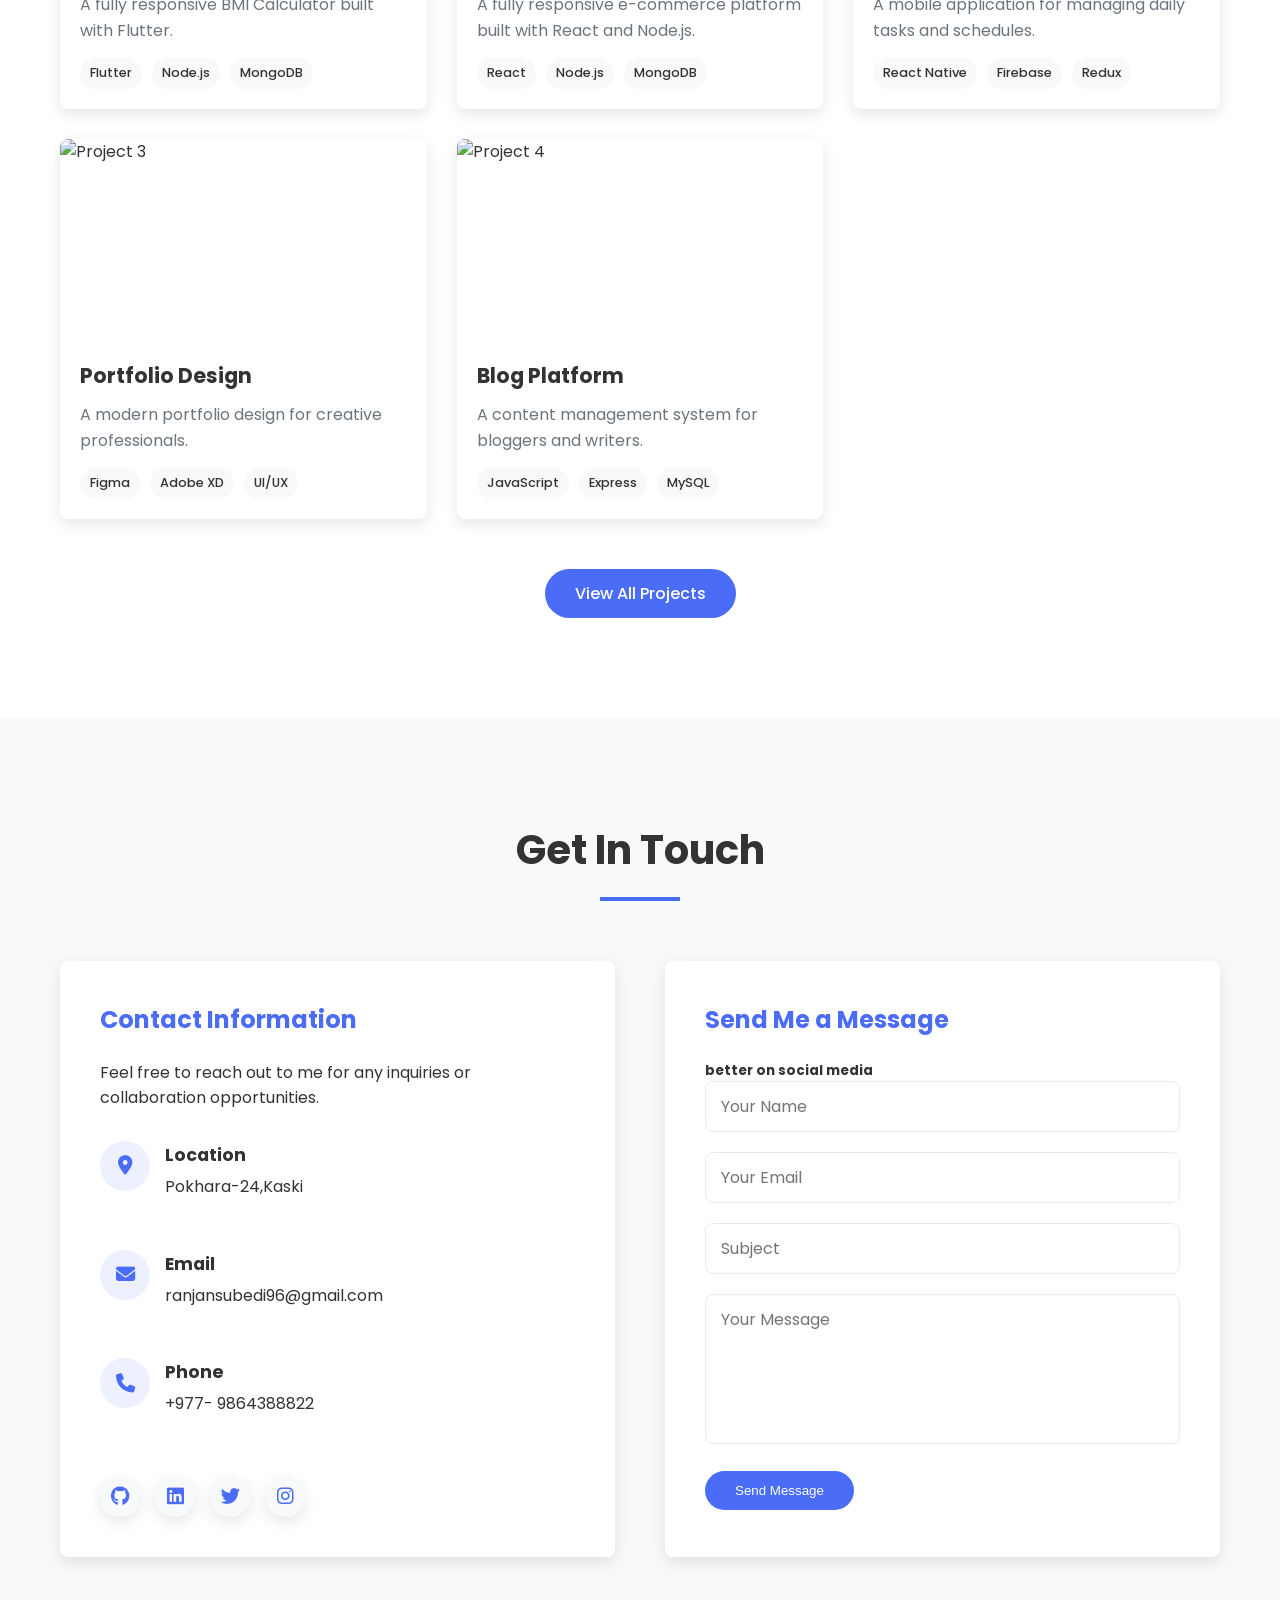
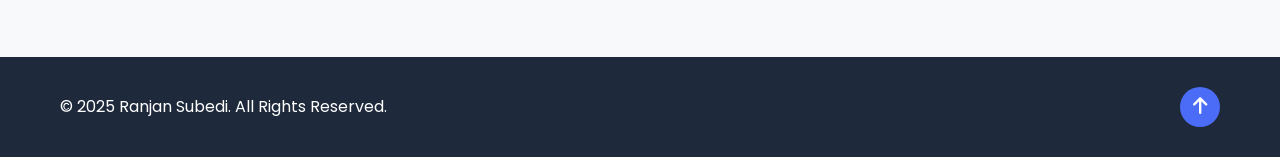
==== commit 689e49b4: "fcd" ====
--- a/index.html
+++ b/index.html
@@ -195,13 +195,13 @@
                         <div class="project-overlay">
                             <div class="project-links">
                                 <a href="#" target="_blank"><i class="fas fa-link"></i></a>
-                                <a href="https://github.com/Ranjan-subedi/todo" target="_blank"><i class="fab fa-github"></i></a>
+                                <a href="https://github.com/Ranjan-subedi/Applications/tree/main/bmi_calculator" target="_blank"><i class="fab fa-github"></i></a>
                             </div>
                         </div>
                     </div>
                     <div class="project-info">
                         <h3>BMI Calculator</h3>
-                        <p>A fully responsive e-commerce platform built with Flutter.</p>
+                        <p>A fully responsive BMI Calculator built with Flutter.</p>
                         <div class="project-tags">
                             <span>Flutter</span>
                             <span>Node.js</span>
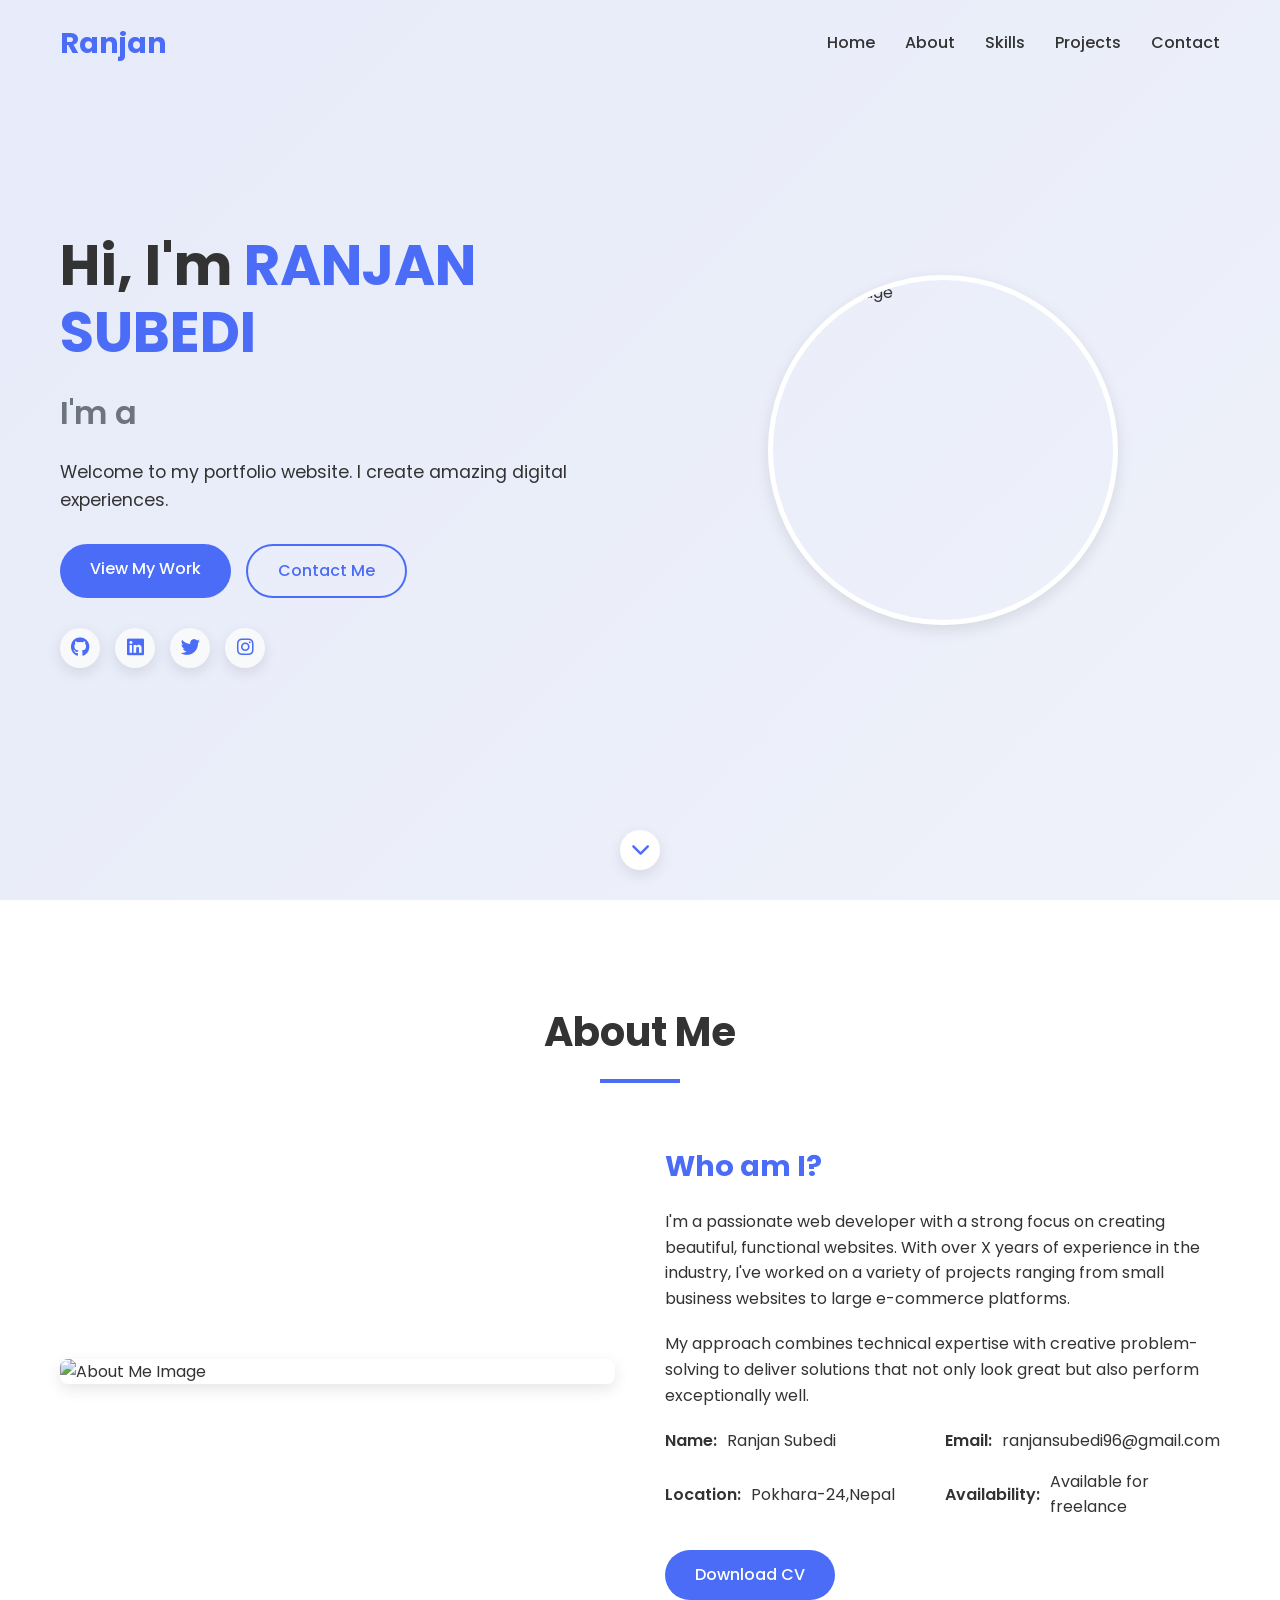
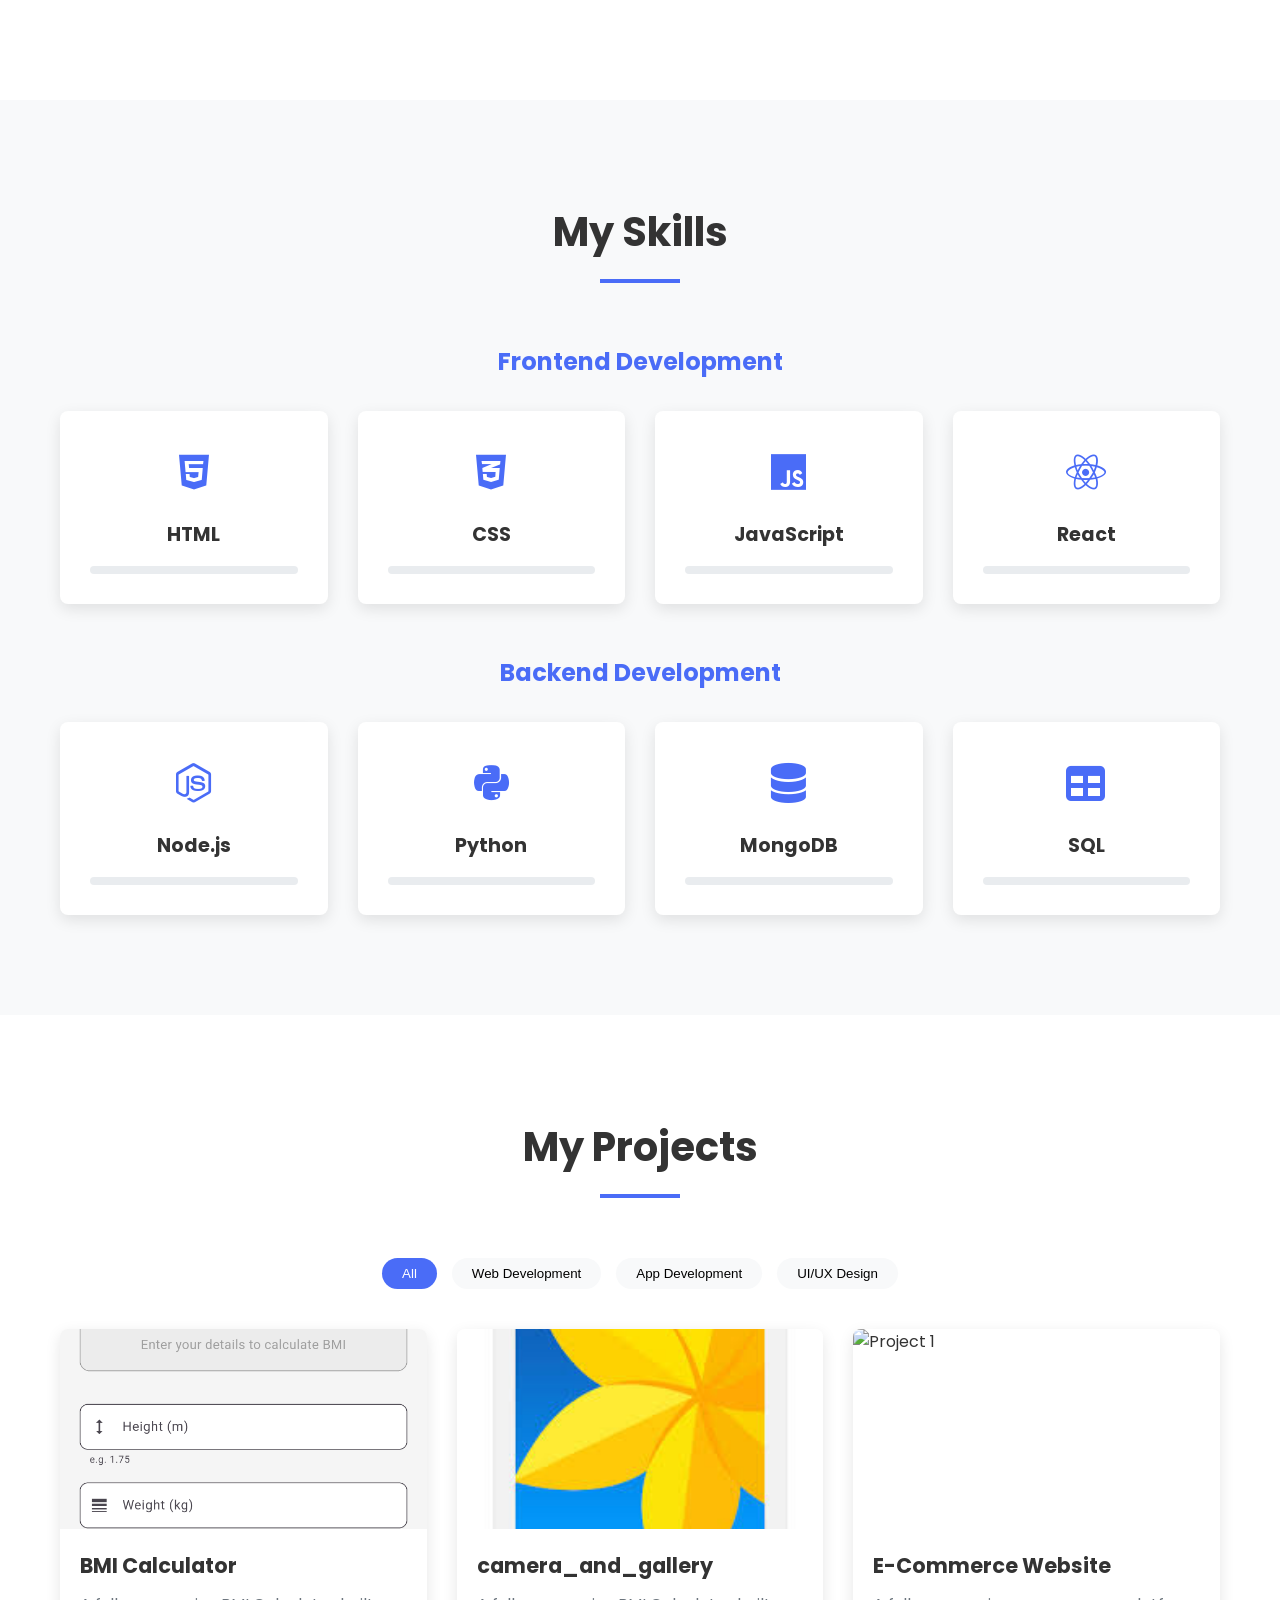
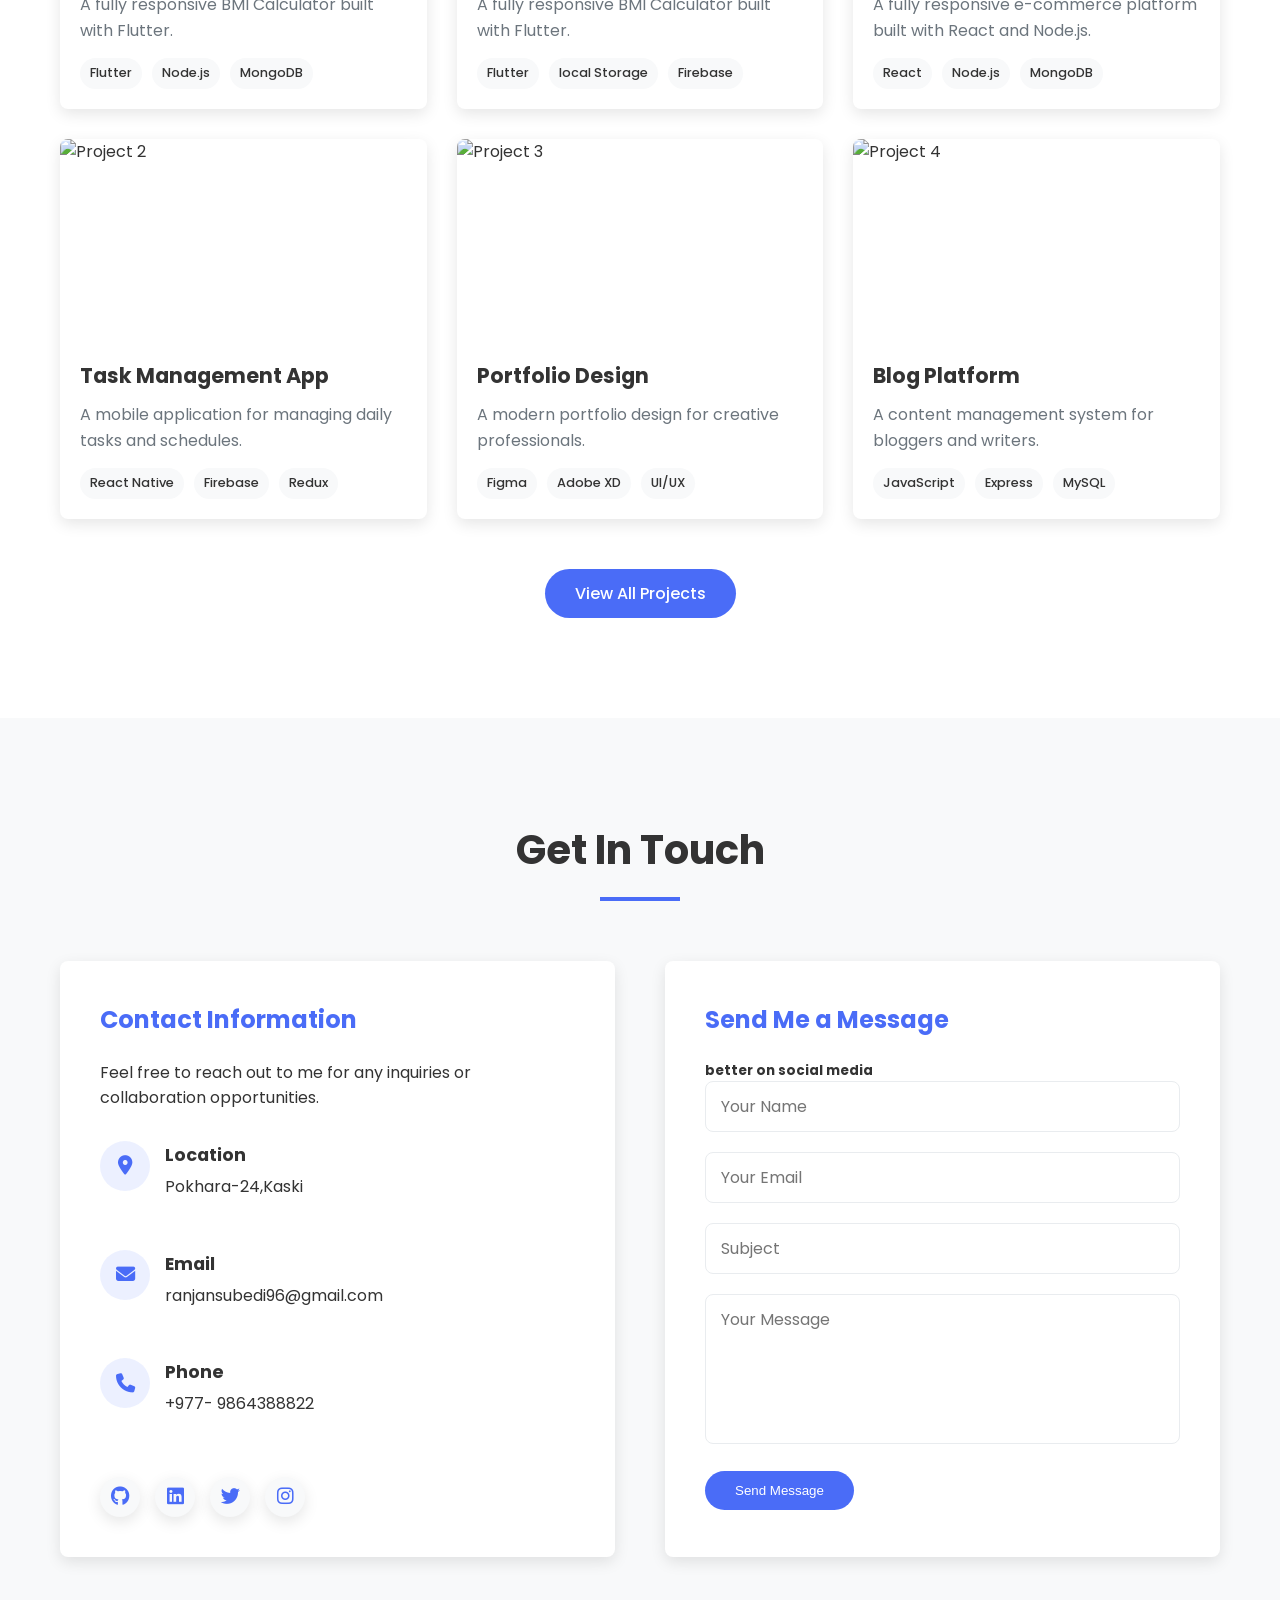
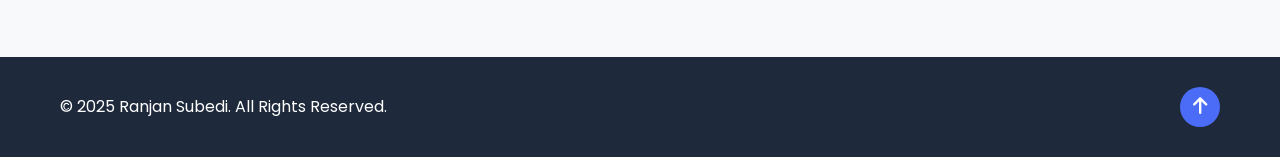
==== commit a7ac37f8: "gallry" ====
--- a/index.html
+++ b/index.html
@@ -209,6 +209,26 @@
                         </div>
                     </div>
                 </div>
+                <div class="project-item" data-category="Application">
+                    <div class="project-image">
+                        <img src="src/img/image.png" width="" height="200"  alt="Project 2">
+                        <div class="project-overlay">
+                            <div class="project-links">
+                                <a href="#" target="_blank"><i class="fas fa-link"></i></a>
+                                <a href="https://github.com/Ranjan-subedi/Applications/tree/main/camera_and_gallery" target="_blank"><i class="fab fa-github"></i></a>
+                            </div>
+                        </div>
+                    </div>
+                    <div class="project-info">
+                        <h3>camera_and_gallery</h3>
+                        <p>A fully responsive BMI Calculator built with Flutter.</p>
+                        <div class="project-tags">
+                            <span>Flutter</span>
+                            <span>local Storage</span>
+                            <span>Firebase</span>
+                        </div>
+                    </div>
+                </div>
 
                     <!-- E-Commerse Website -->
                      
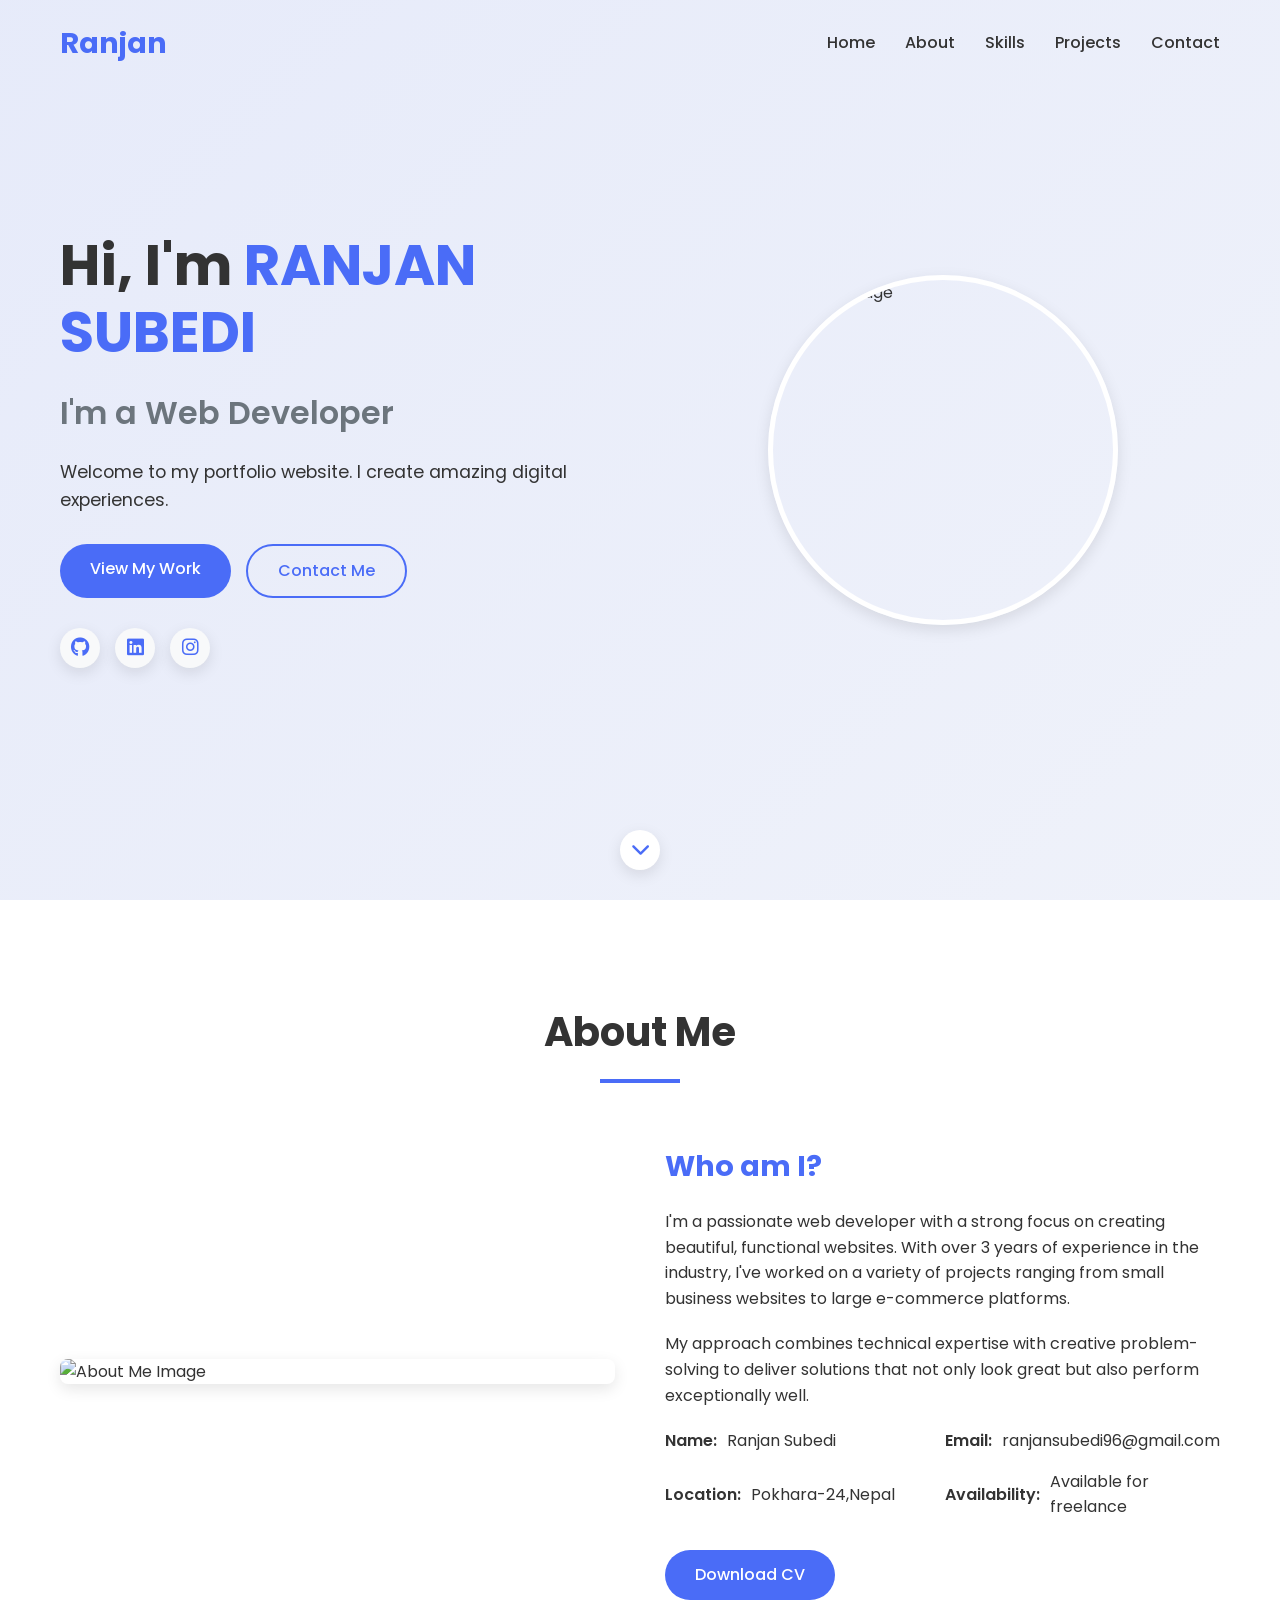
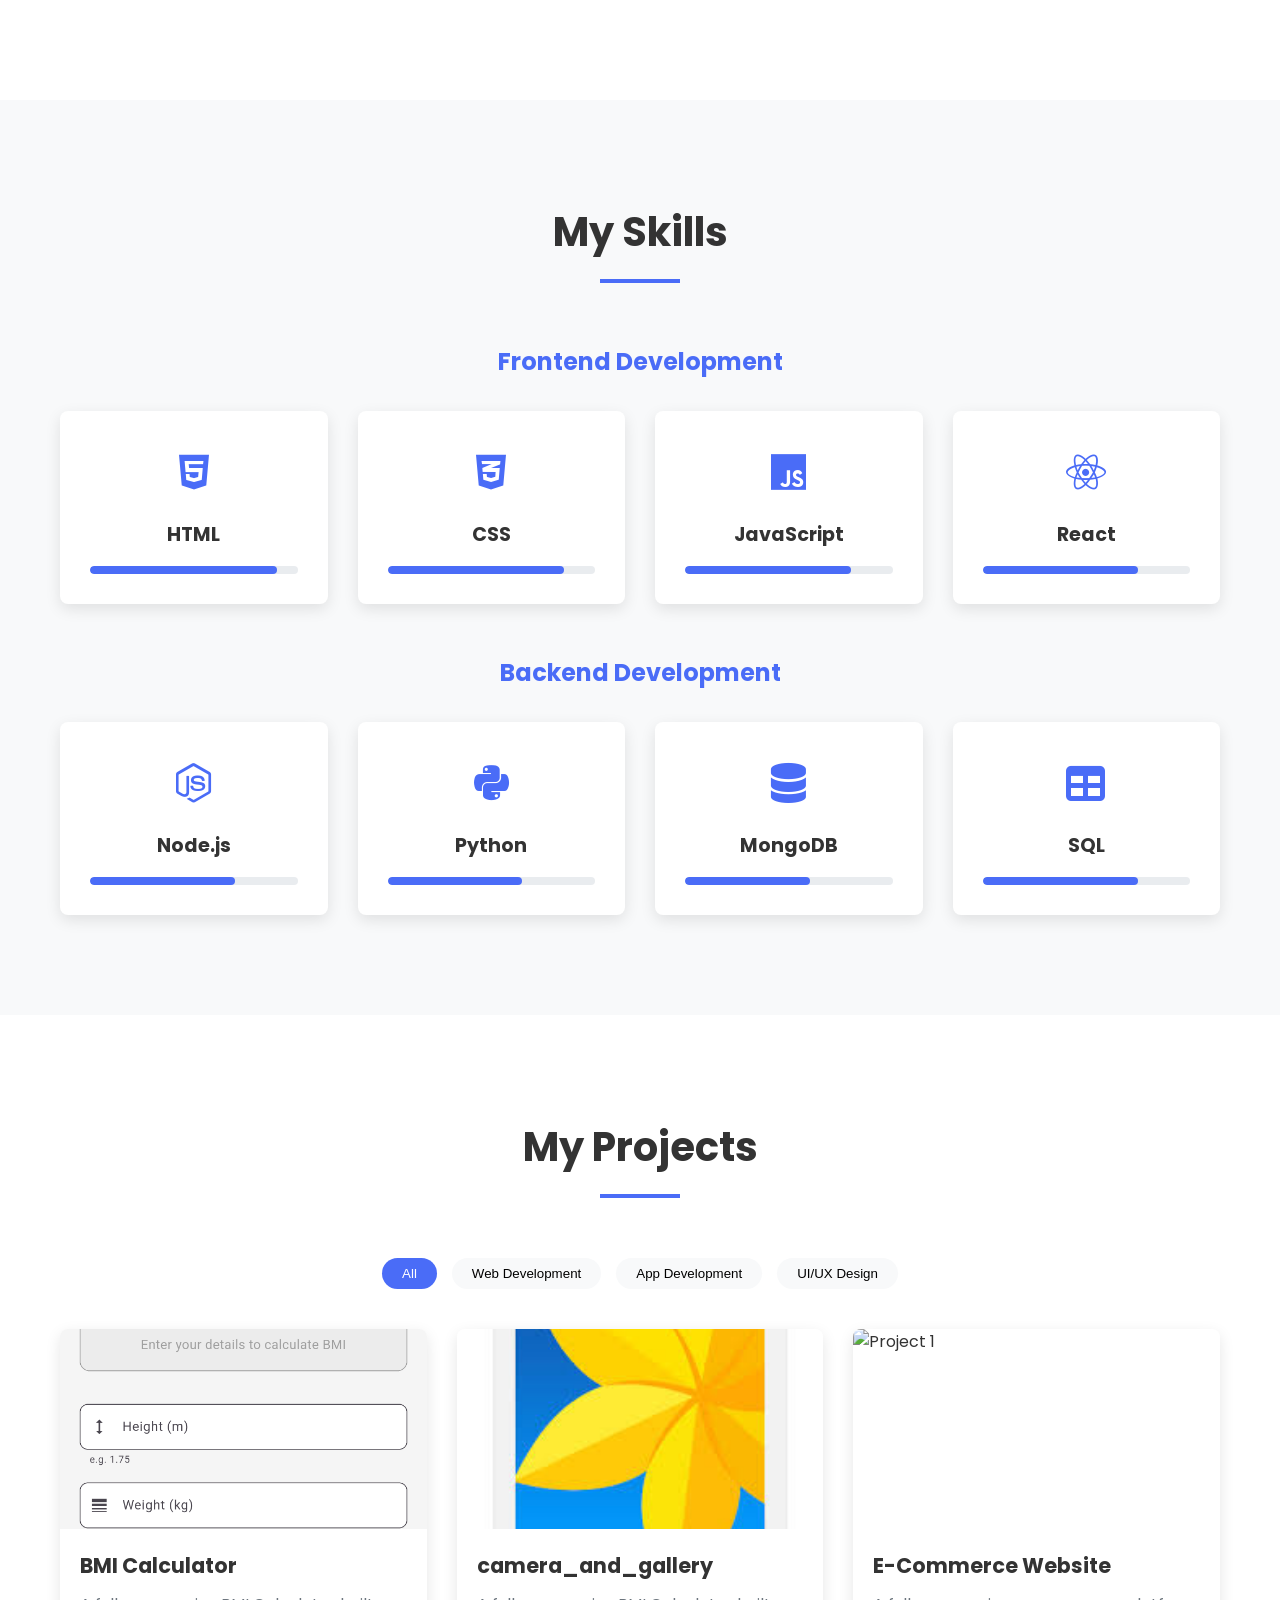
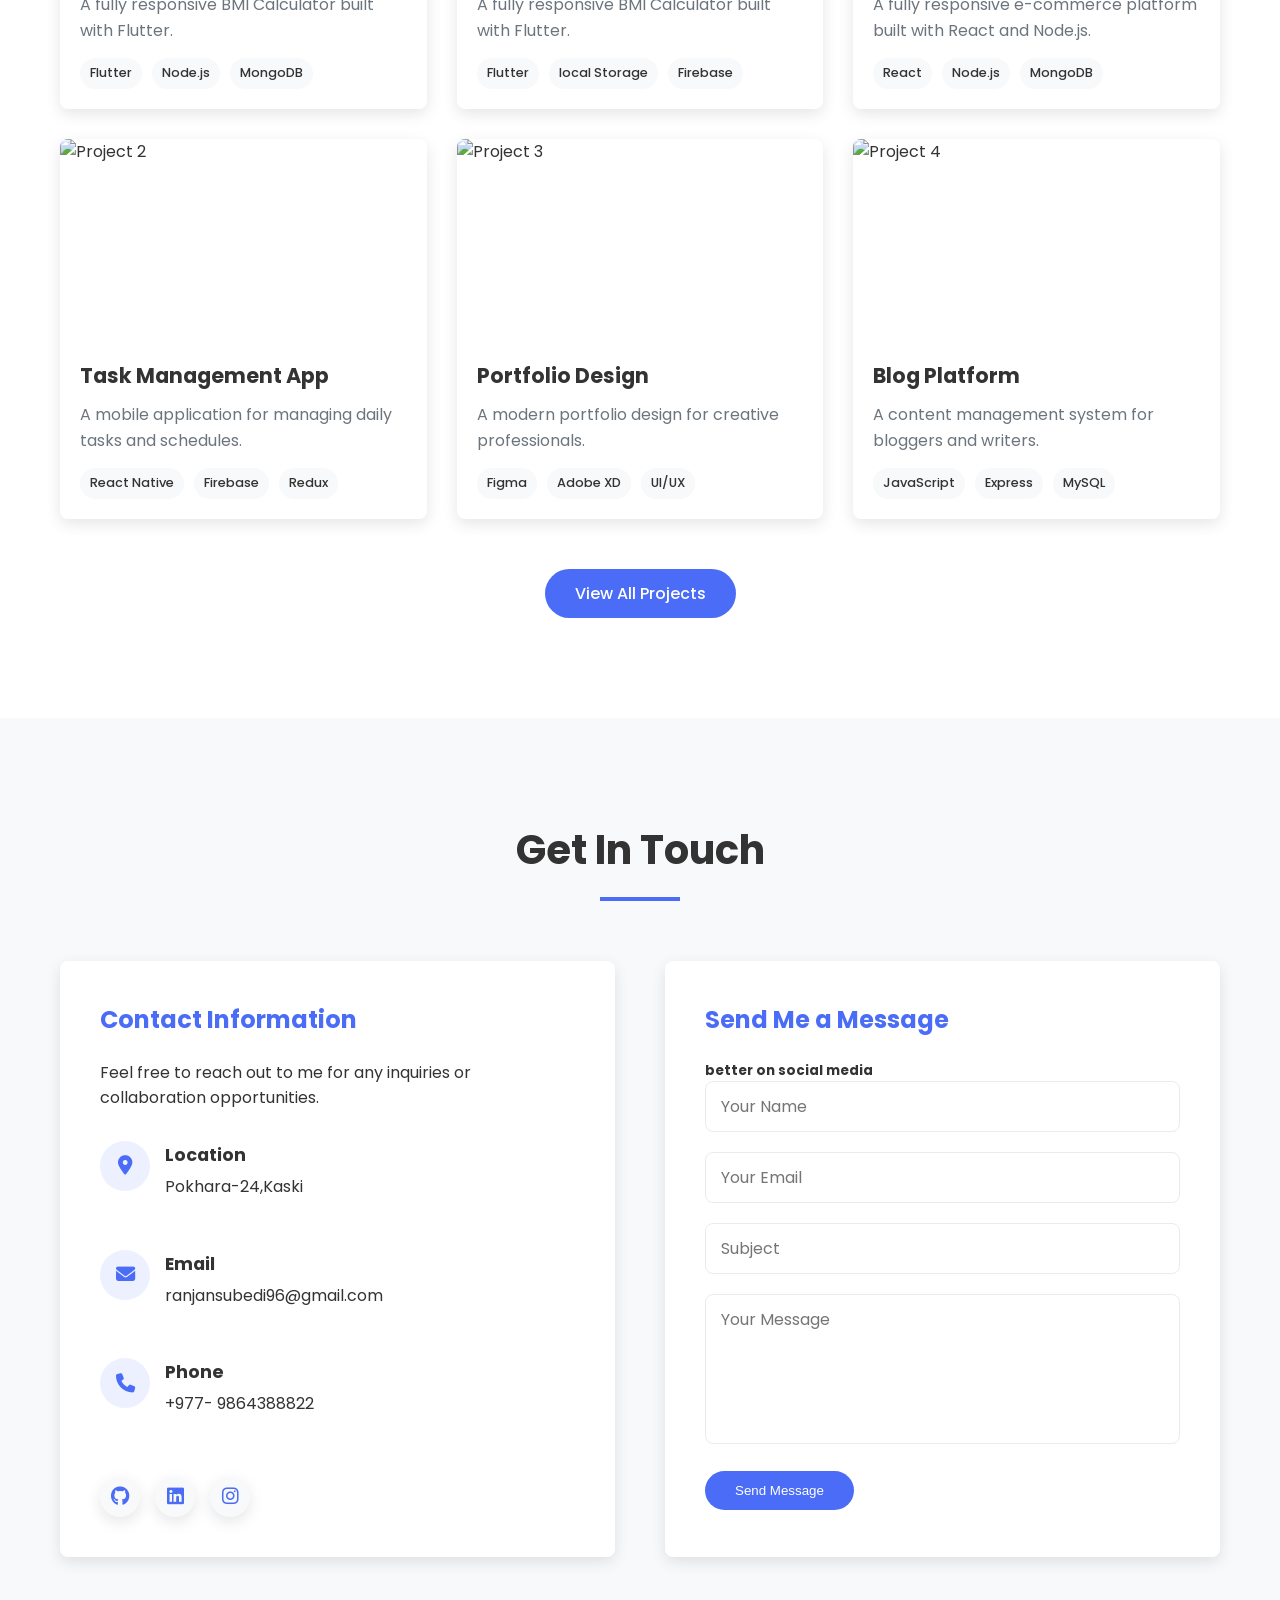
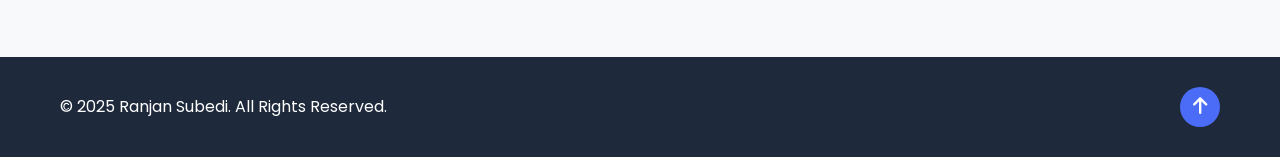
==== commit 9a426fe2: "animation Skill" ====
--- a/index.html
+++ b/index.html
@@ -44,7 +44,7 @@
                 <div class="social-icons">
                     <a href="https://github.com/Ranjan-subedi" target="_blank"><i class="fab fa-github"></i></a>
                     <a href="https://www.linkedin.com/in/ranjan-subedi-689804282/" target="_blank"><i class="fab fa-linkedin"></i></a>
-                    <a href="#" target="_blank"><i class="fab fa-twitter"></i></a>
+                    <!-- <a href="#" target="_blank"><i class="fab fa-twitter"></i></a> -->
                     <a href="https://www.instagram.com/rnjnsubedi/?hl=en" target="_blank"><i class="fab fa-instagram"></i></a>
                 </div>
             </div>
@@ -71,7 +71,7 @@
                 </div>
                 <div class="about-text">
                     <h3>Who am I?</h3>
-                    <p>I'm a passionate web developer with a strong focus on creating beautiful, functional websites. With over X years of experience in the industry, I've worked on a variety of projects ranging from small business websites to large e-commerce platforms.</p>
+                    <p>I'm a passionate web developer with a strong focus on creating beautiful, functional websites. With over 3 years of experience in the industry, I've worked on a variety of projects ranging from small business websites to large e-commerce platforms.</p>
                     <p>My approach combines technical expertise with creative problem-solving to deliver solutions that not only look great but also perform exceptionally well.</p>
                     <div class="personal-info">
                         <div class="info-item">
@@ -189,7 +189,7 @@
             <div class="projects-grid">
 
 
-                <div class="project-item" data-category="Application">
+                <div class="project-item" data-category="app">
                     <div class="project-image">
                         <img src="src/img/Screenshot_1745243243.png" width="" height="200"  alt="Project 1">
                         <div class="project-overlay">
@@ -209,7 +209,7 @@
                         </div>
                     </div>
                 </div>
-                <div class="project-item" data-category="Application">
+                <div class="project-item" data-category="app">
                     <div class="project-image">
                         <img src="src/img/image.png" width="" height="200"  alt="Project 2">
                         <div class="project-overlay">
@@ -358,10 +358,10 @@
                         </div>
                     </div>
                     <div class="social-icons">
-                        <a href="#" target="_blank"><i class="fab fa-github"></i></a>
-                        <a href="#" target="_blank"><i class="fab fa-linkedin"></i></a>
-                        <a href="#" target="_blank"><i class="fab fa-twitter"></i></a>
-                        <a href="#" target="_blank"><i class="fab fa-instagram"></i></a>
+                        <a href="https://github.com/Ranjan-subedi" target="_blank"><i class="fab fa-github"></i></a>
+                        <a href="https://www.linkedin.com/in/ranjan-subedi-689804282/" target="_blank"><i class="fab fa-linkedin"></i></a>
+                        <!-- <a href="#" target="_blank"><i class="fab fa-twitter"></i></a> -->
+                        <a href="https://www.instagram.com/rnjnsubedi/?hl=en" target="_blank"><i class="fab fa-instagram"></i></a>
                     </div>
                 </div>
                 <div class="contact-form">
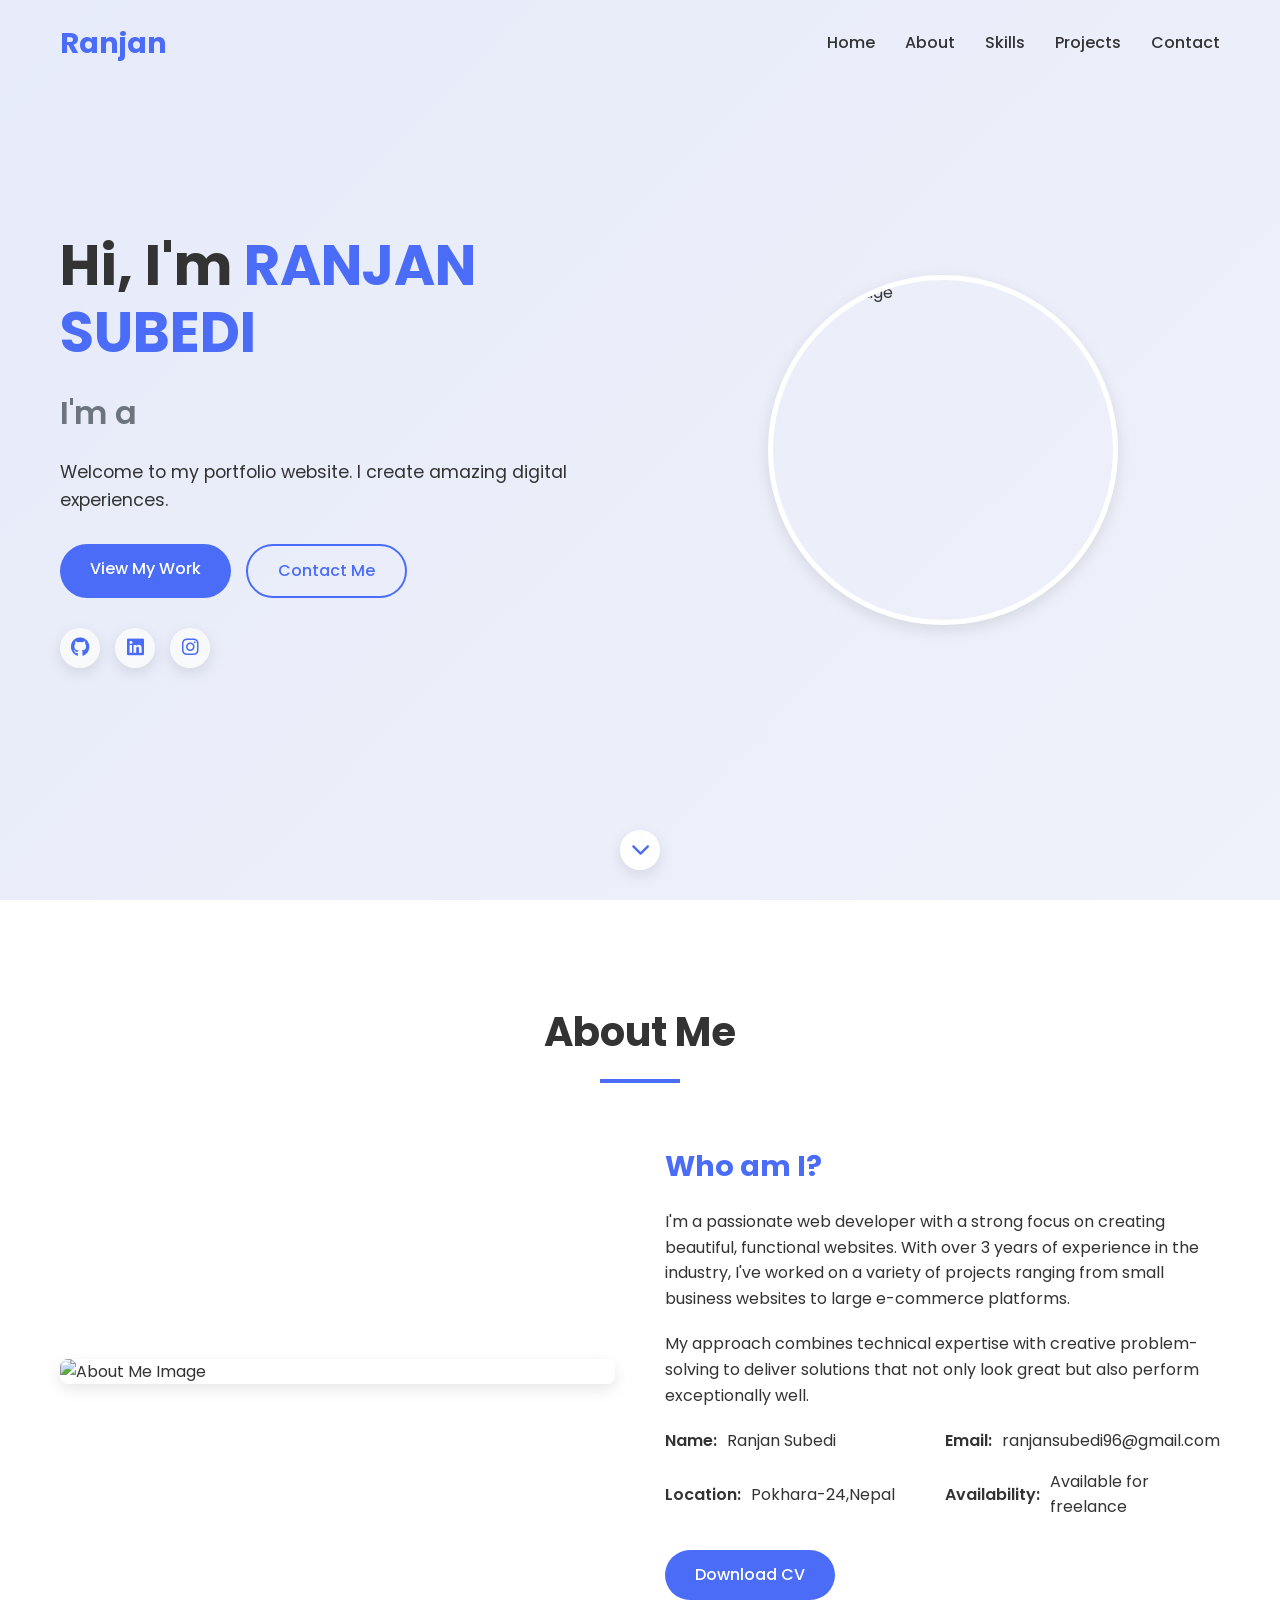
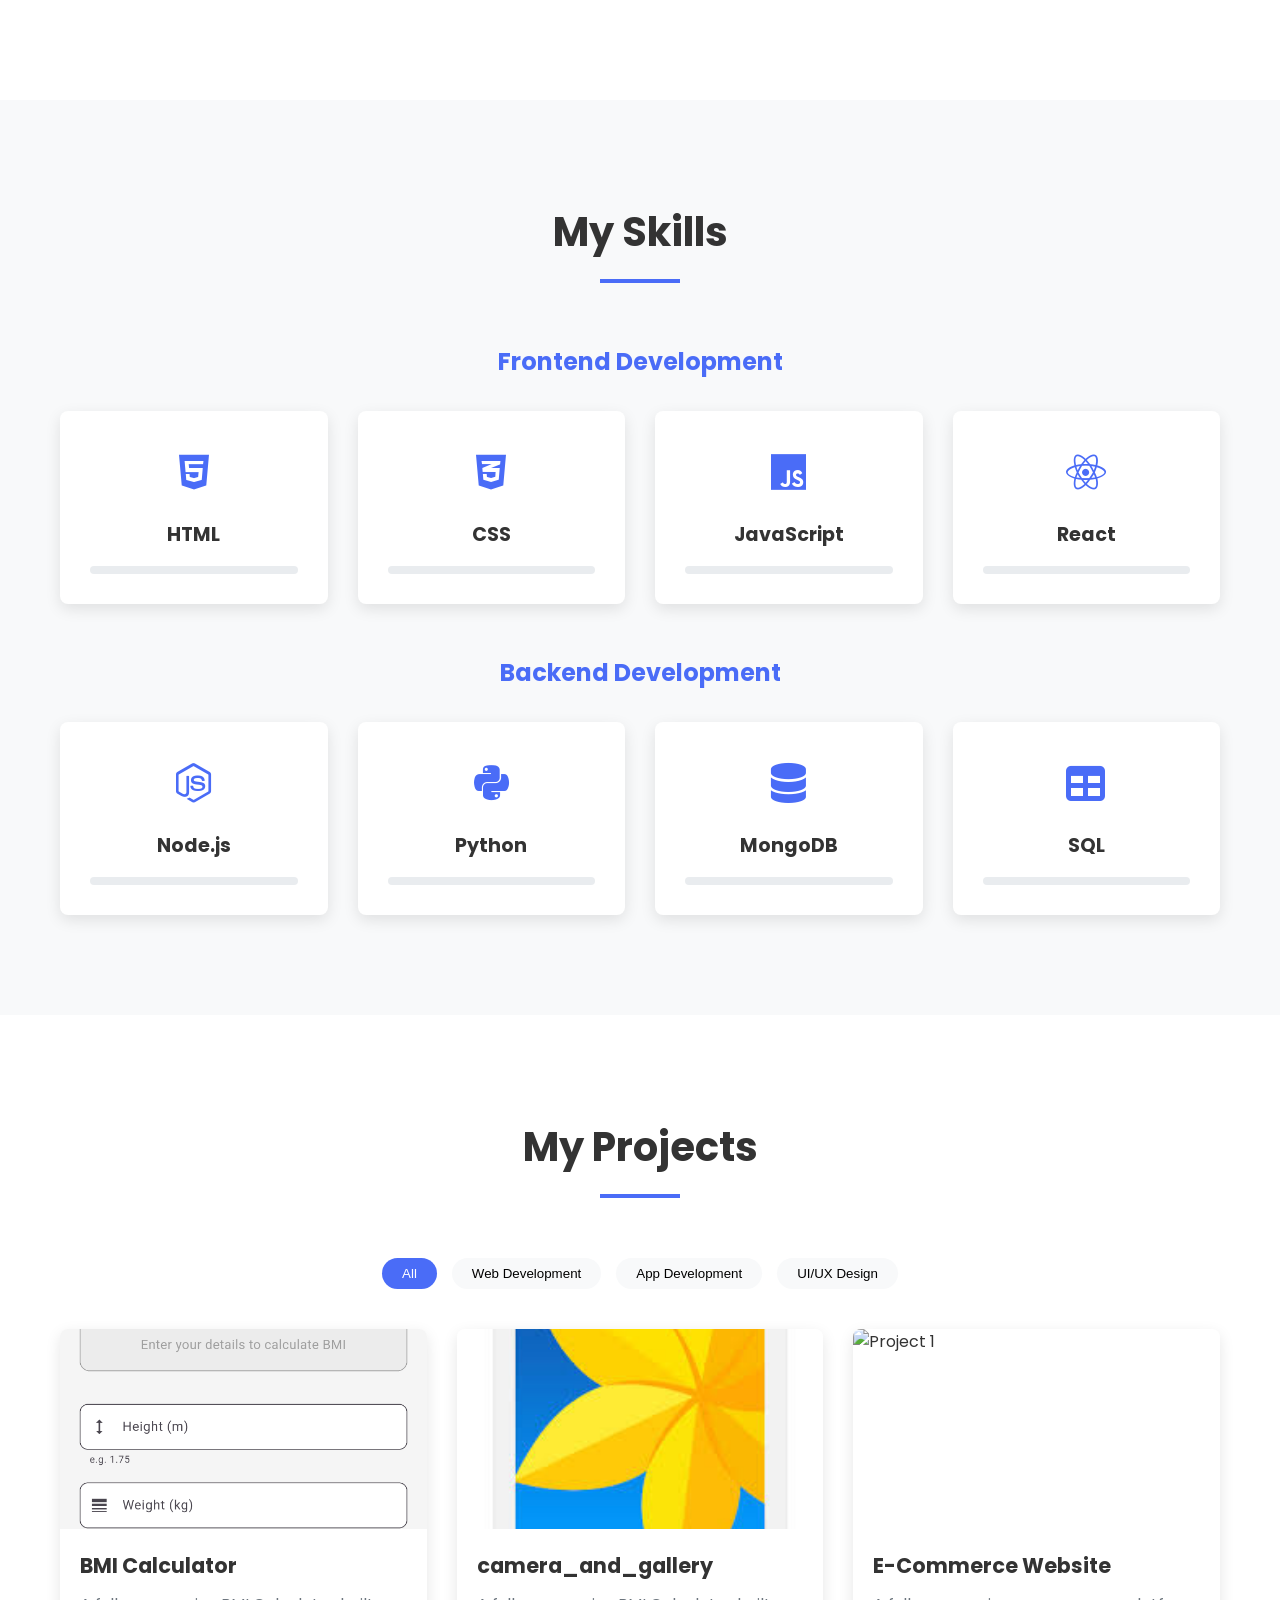
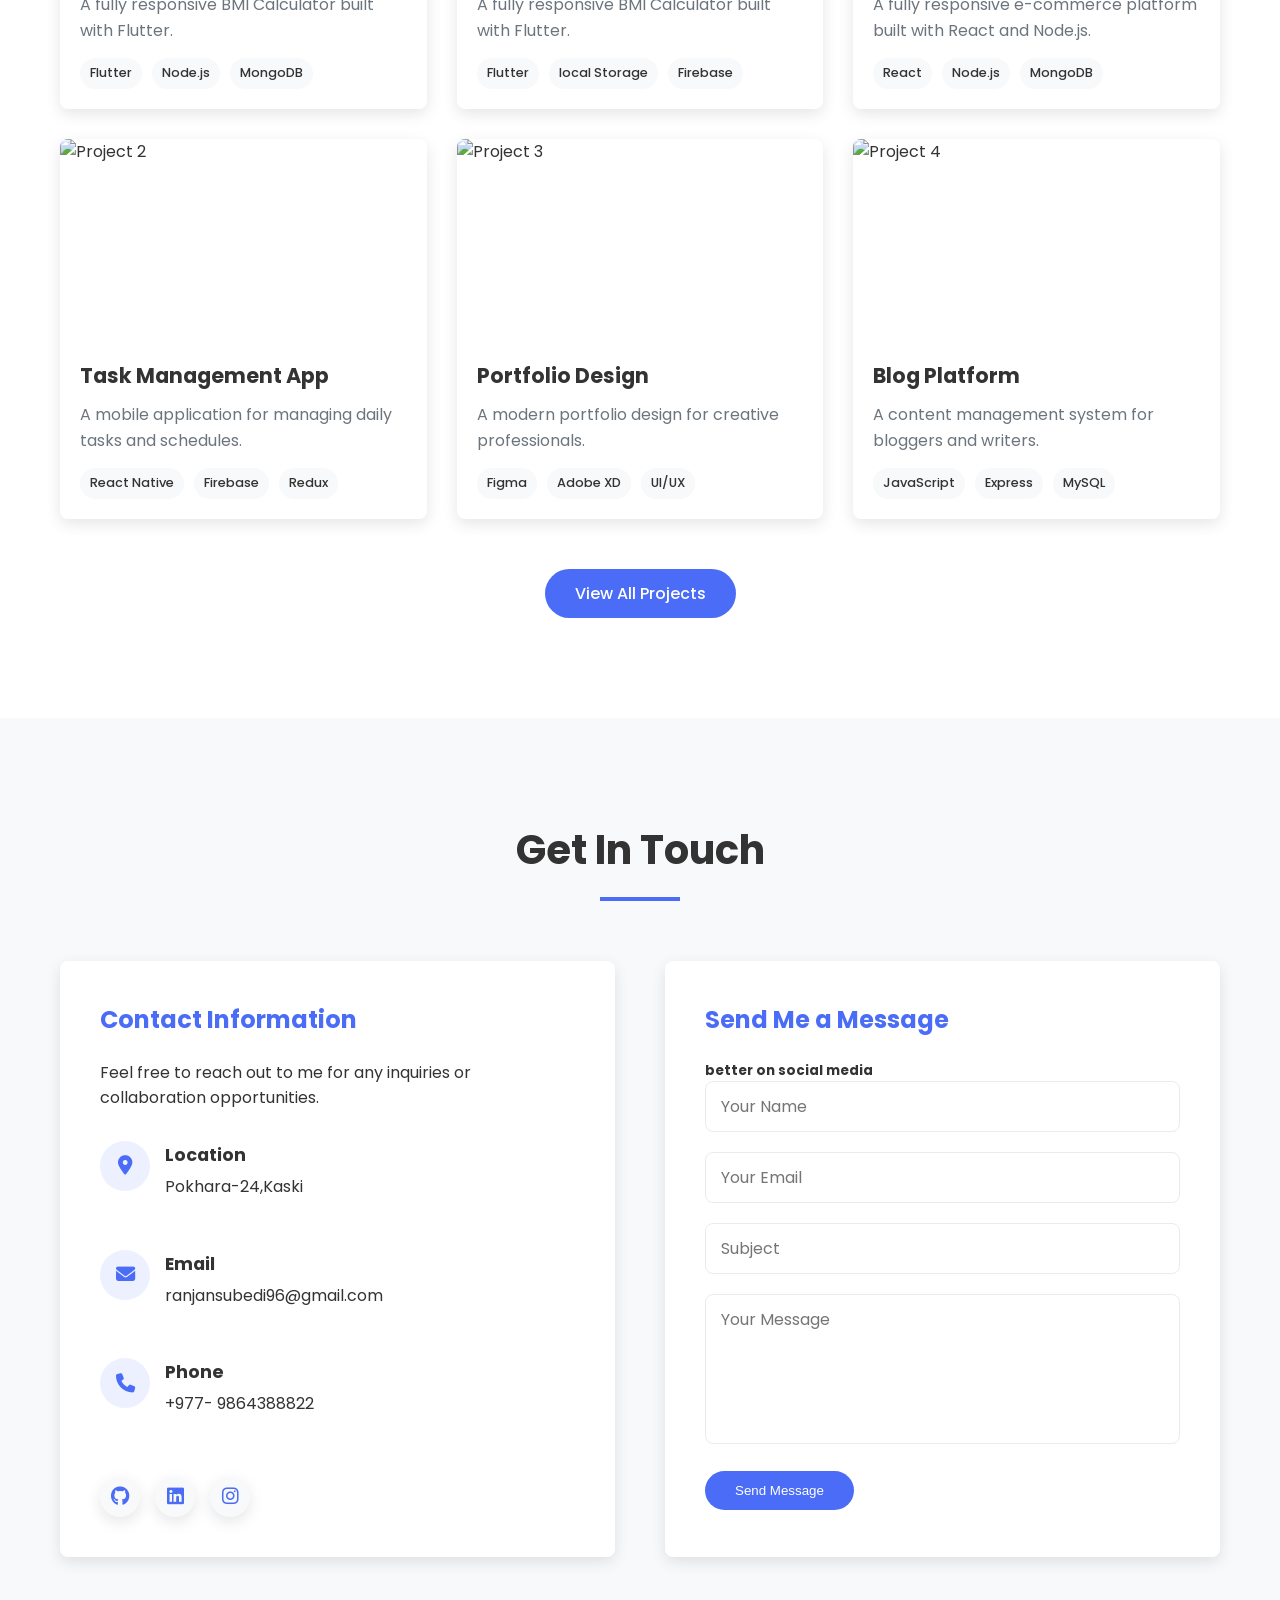
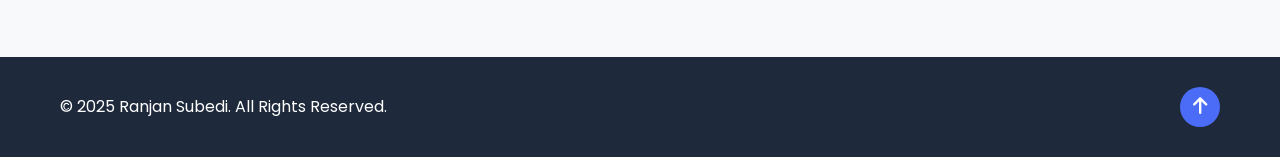
==== commit 205c3d20: "animation Skill" ====
--- a/index.html
+++ b/index.html
@@ -9,6 +9,7 @@
     <link href="https://fonts.googleapis.com/css2?family=Poppins:wght@300;400;500;600;700&display=swap" rel="stylesheet">
     <link rel="apple-touch-icon" href="/placeholder.svg?height=180&width=180">
     <meta name="theme-color" content="#4a6cf7">
+    <script type="text/javascript" src="https://cdn.jsdelivr.net/npm/@emailjs/browser@3/dist/index.min.js"></script>
 </head>
 <body>
     <header>
--- a/style.css
+++ b/style.css
@@ -485,6 +485,19 @@
     border-radius: 10px;
     width: 0;
     transition: width 1.5s ease-in-out;
+  }
+  
+  .progress-bar.animated {
+    animation: fillProgressBar 1.5s ease-in-out forwards;
+  }
+  
+  @keyframes fillProgressBar {
+    from {
+      width: 0;
+    }
+    to {
+      width: var(--percent, 100%);
+    }
   }
   
   /* Projects Section */
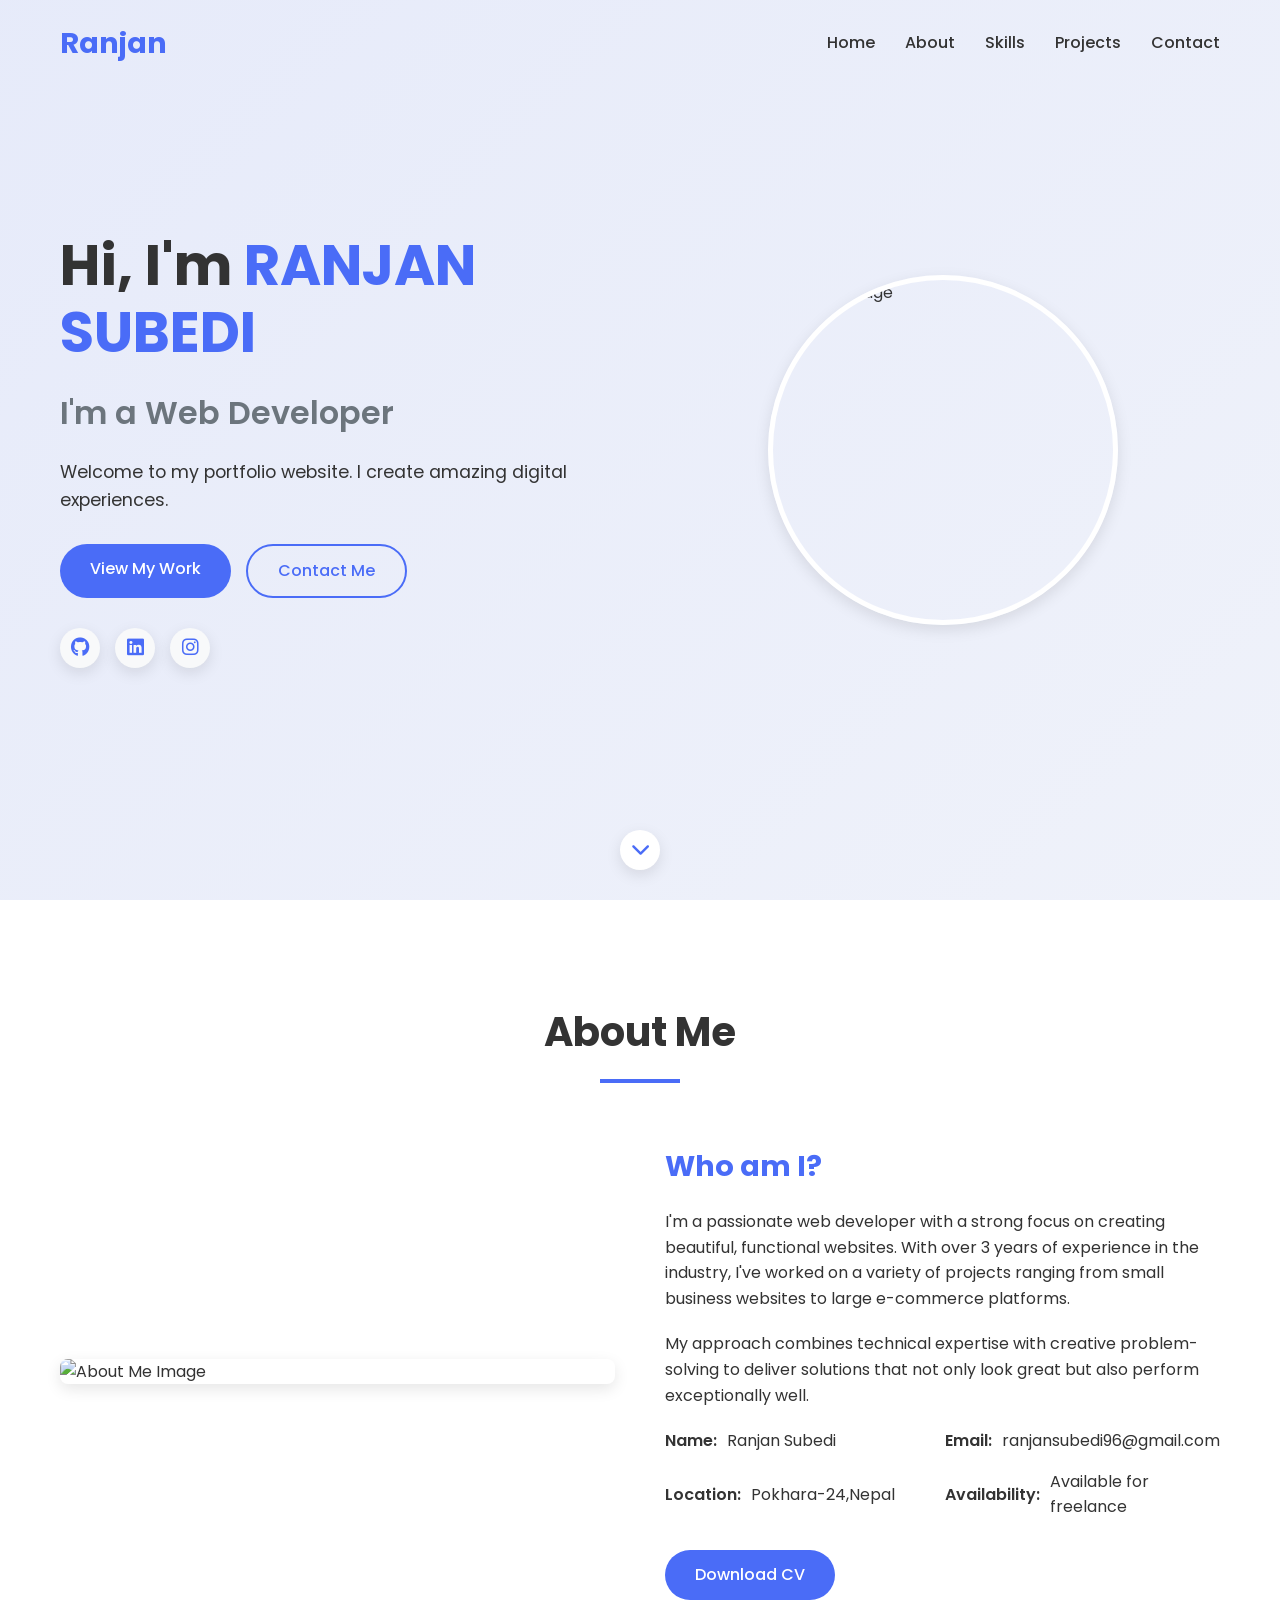
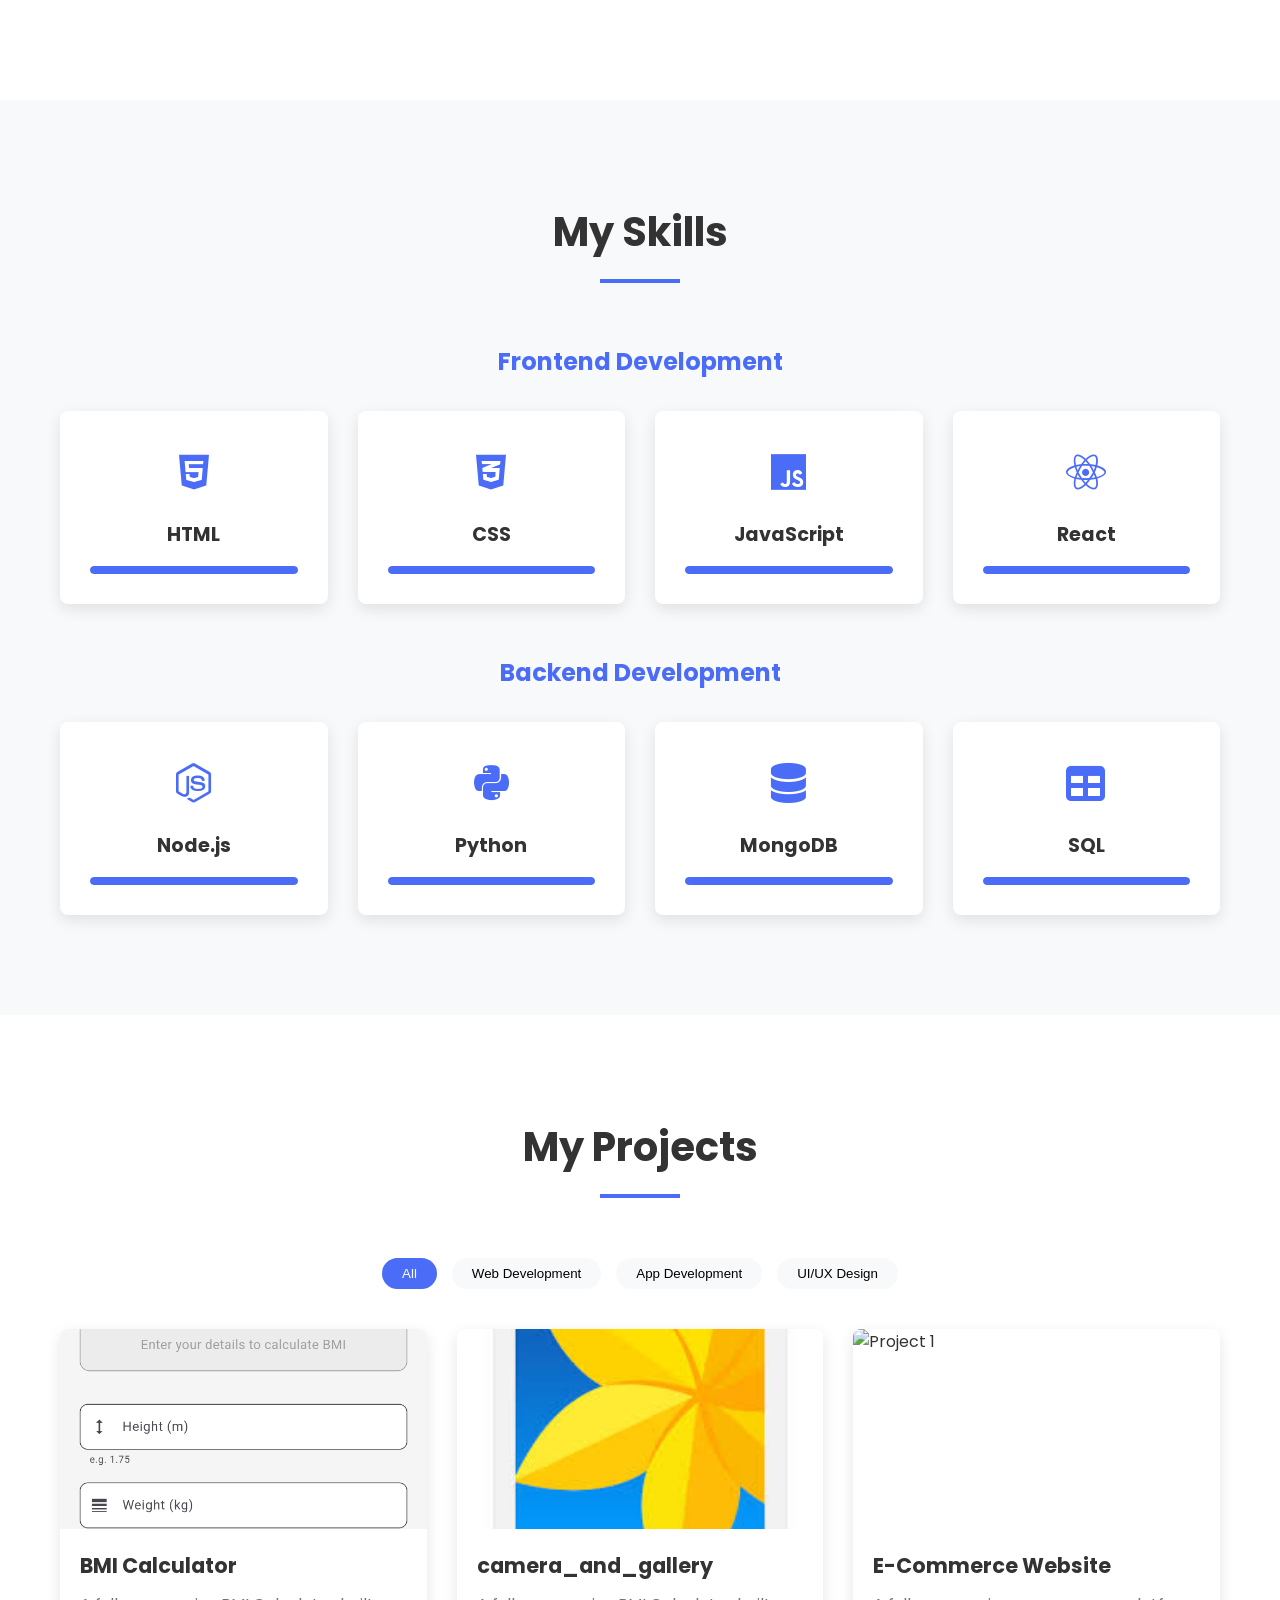
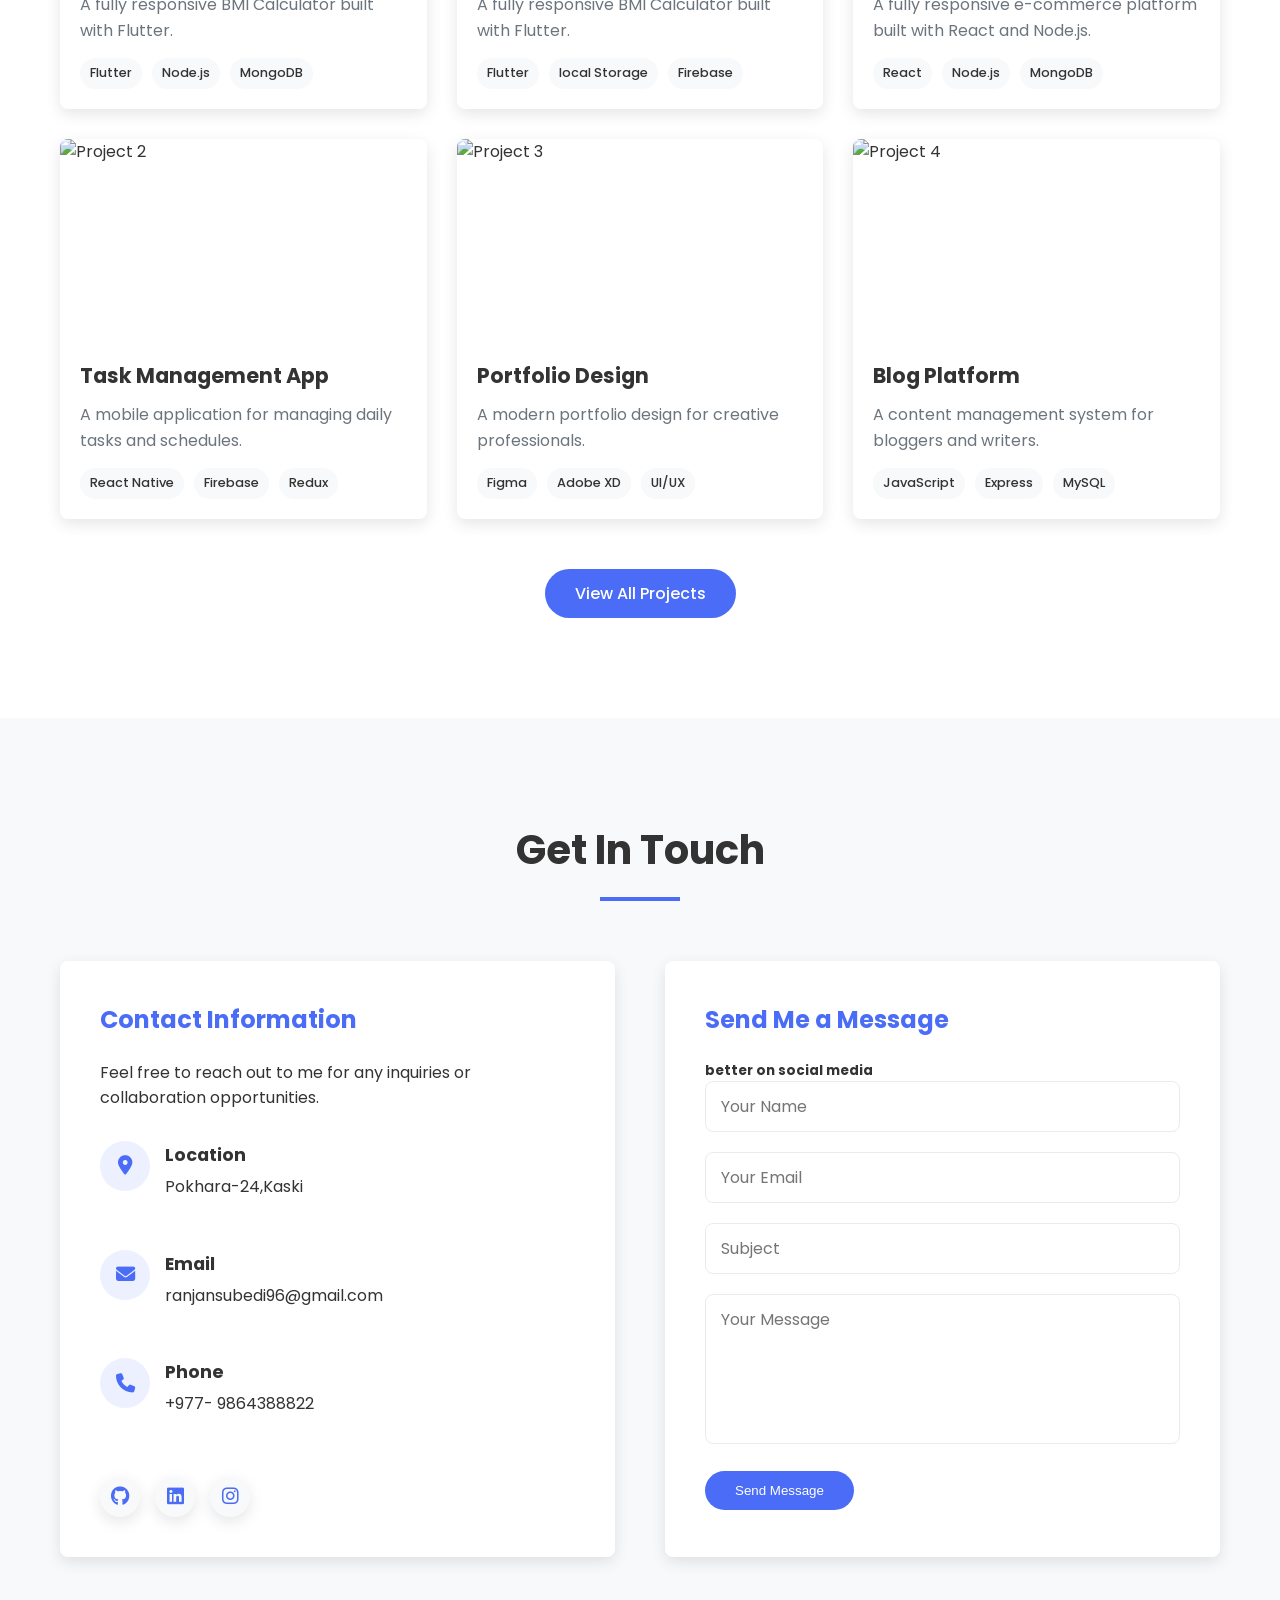
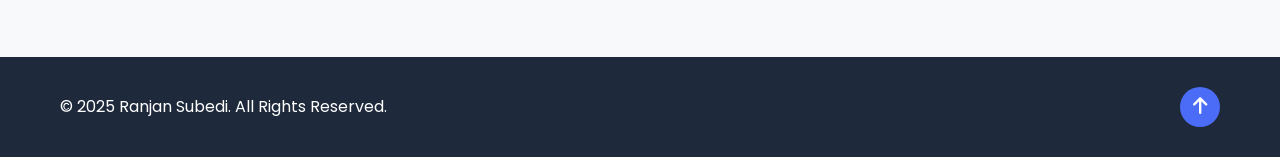
==== commit 6947bc1f: "animation Skill" ====
--- a/index.html
+++ b/index.html
@@ -400,6 +400,7 @@
     </footer>
 
     <script src="script.js"></script>
+    <script src="formspree-contact.js"></script>
 </body>
 </html>
 
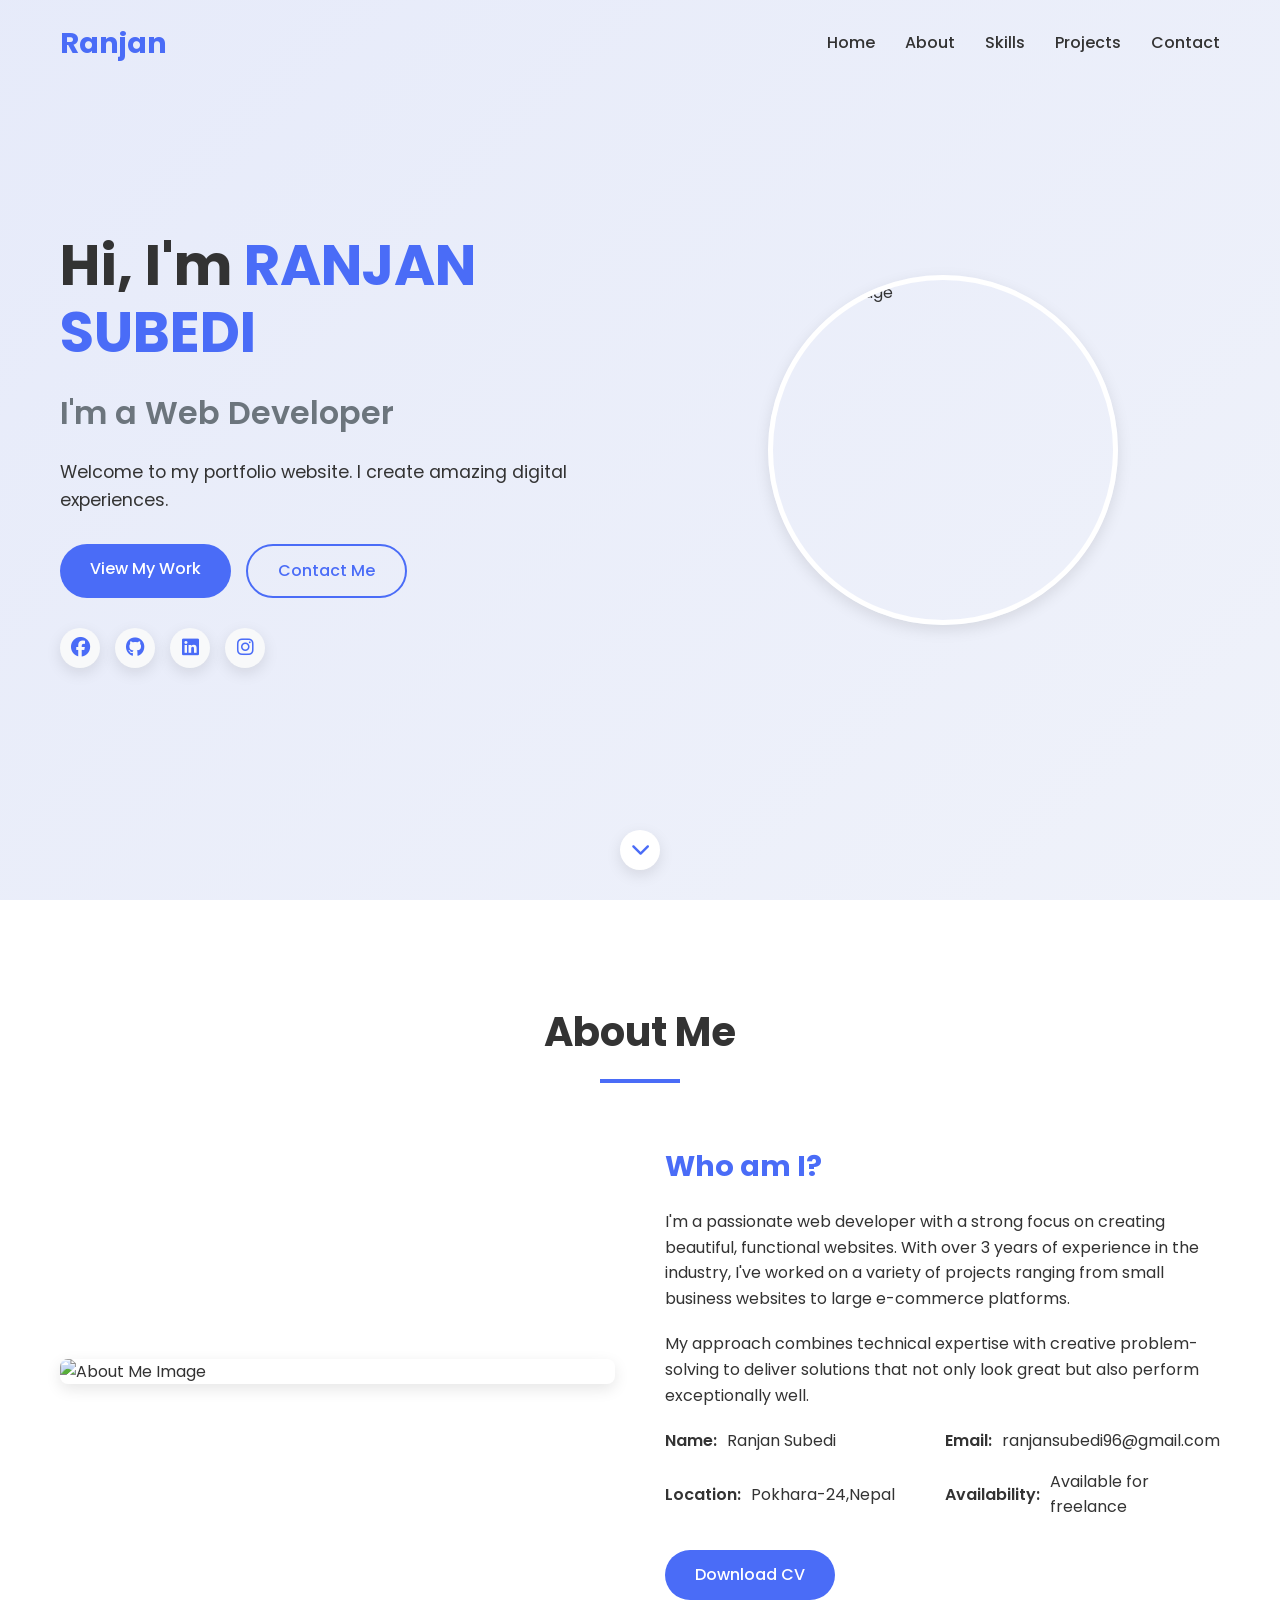
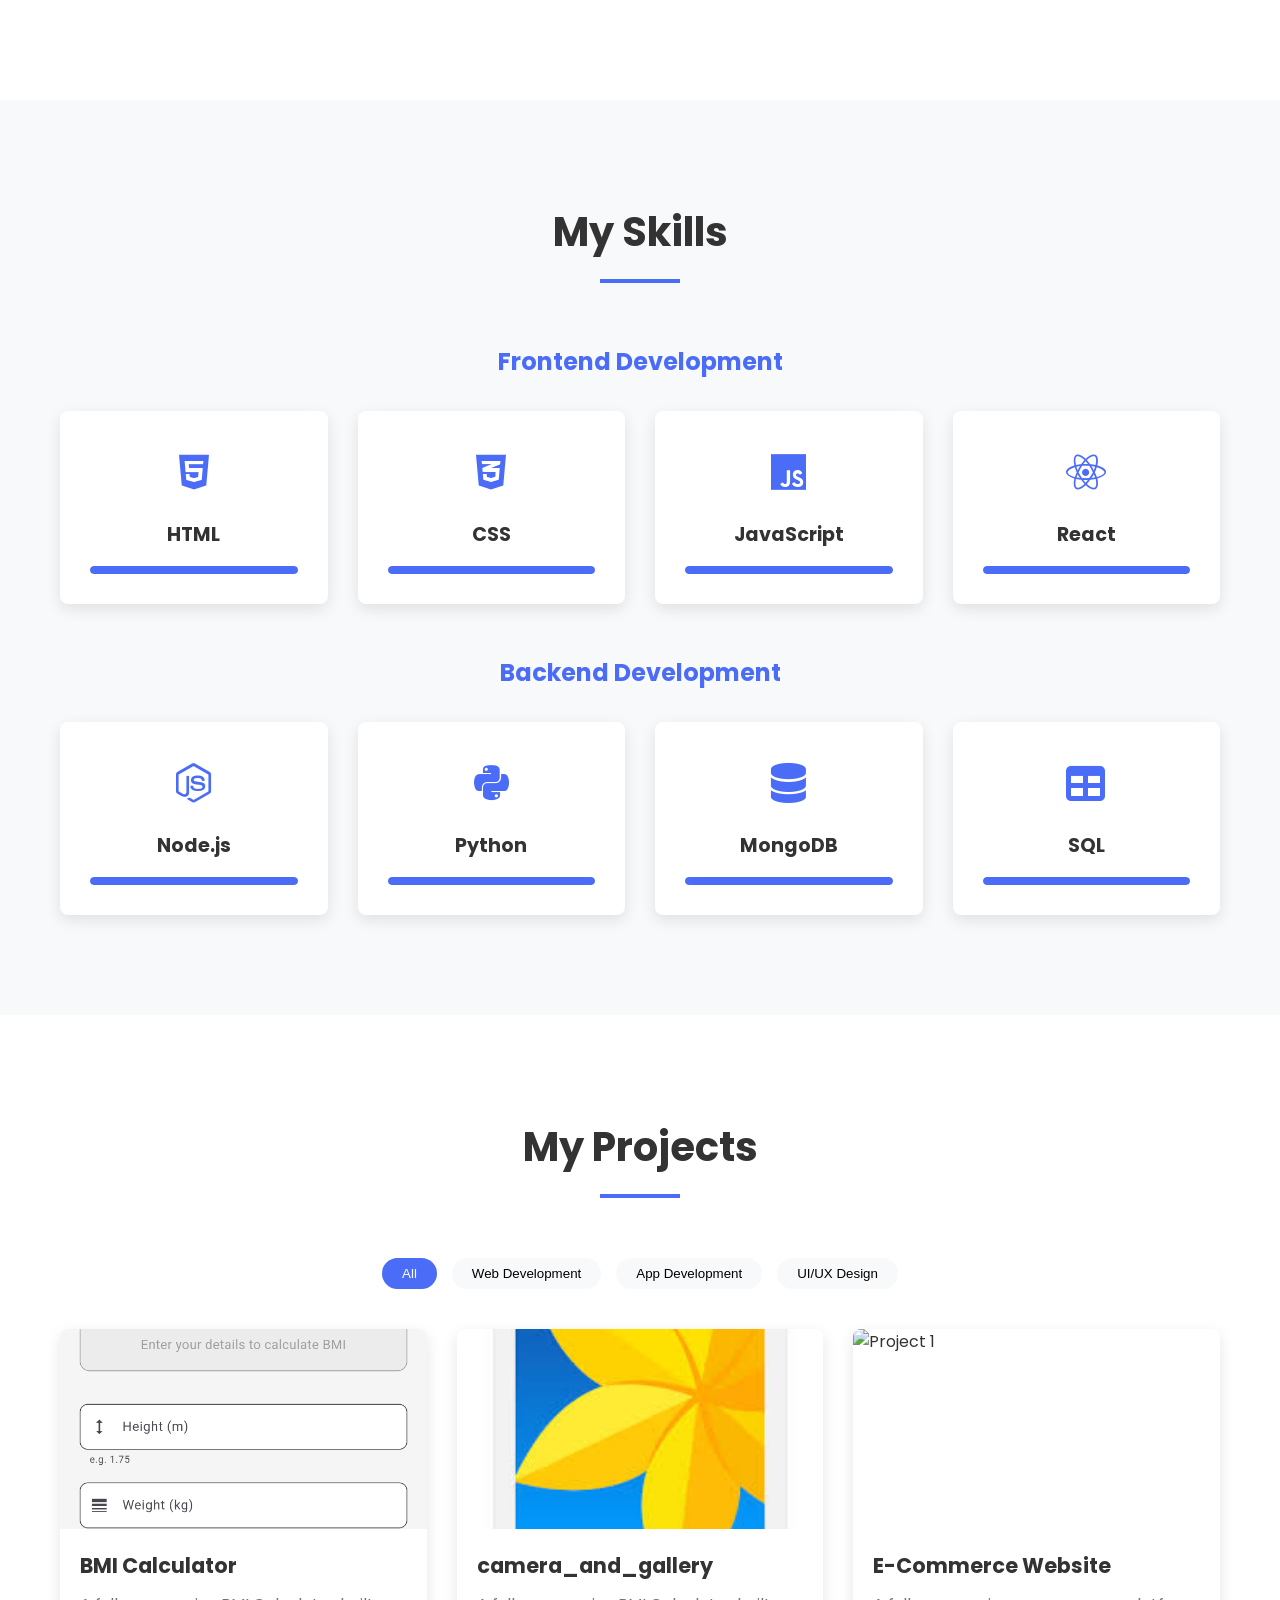
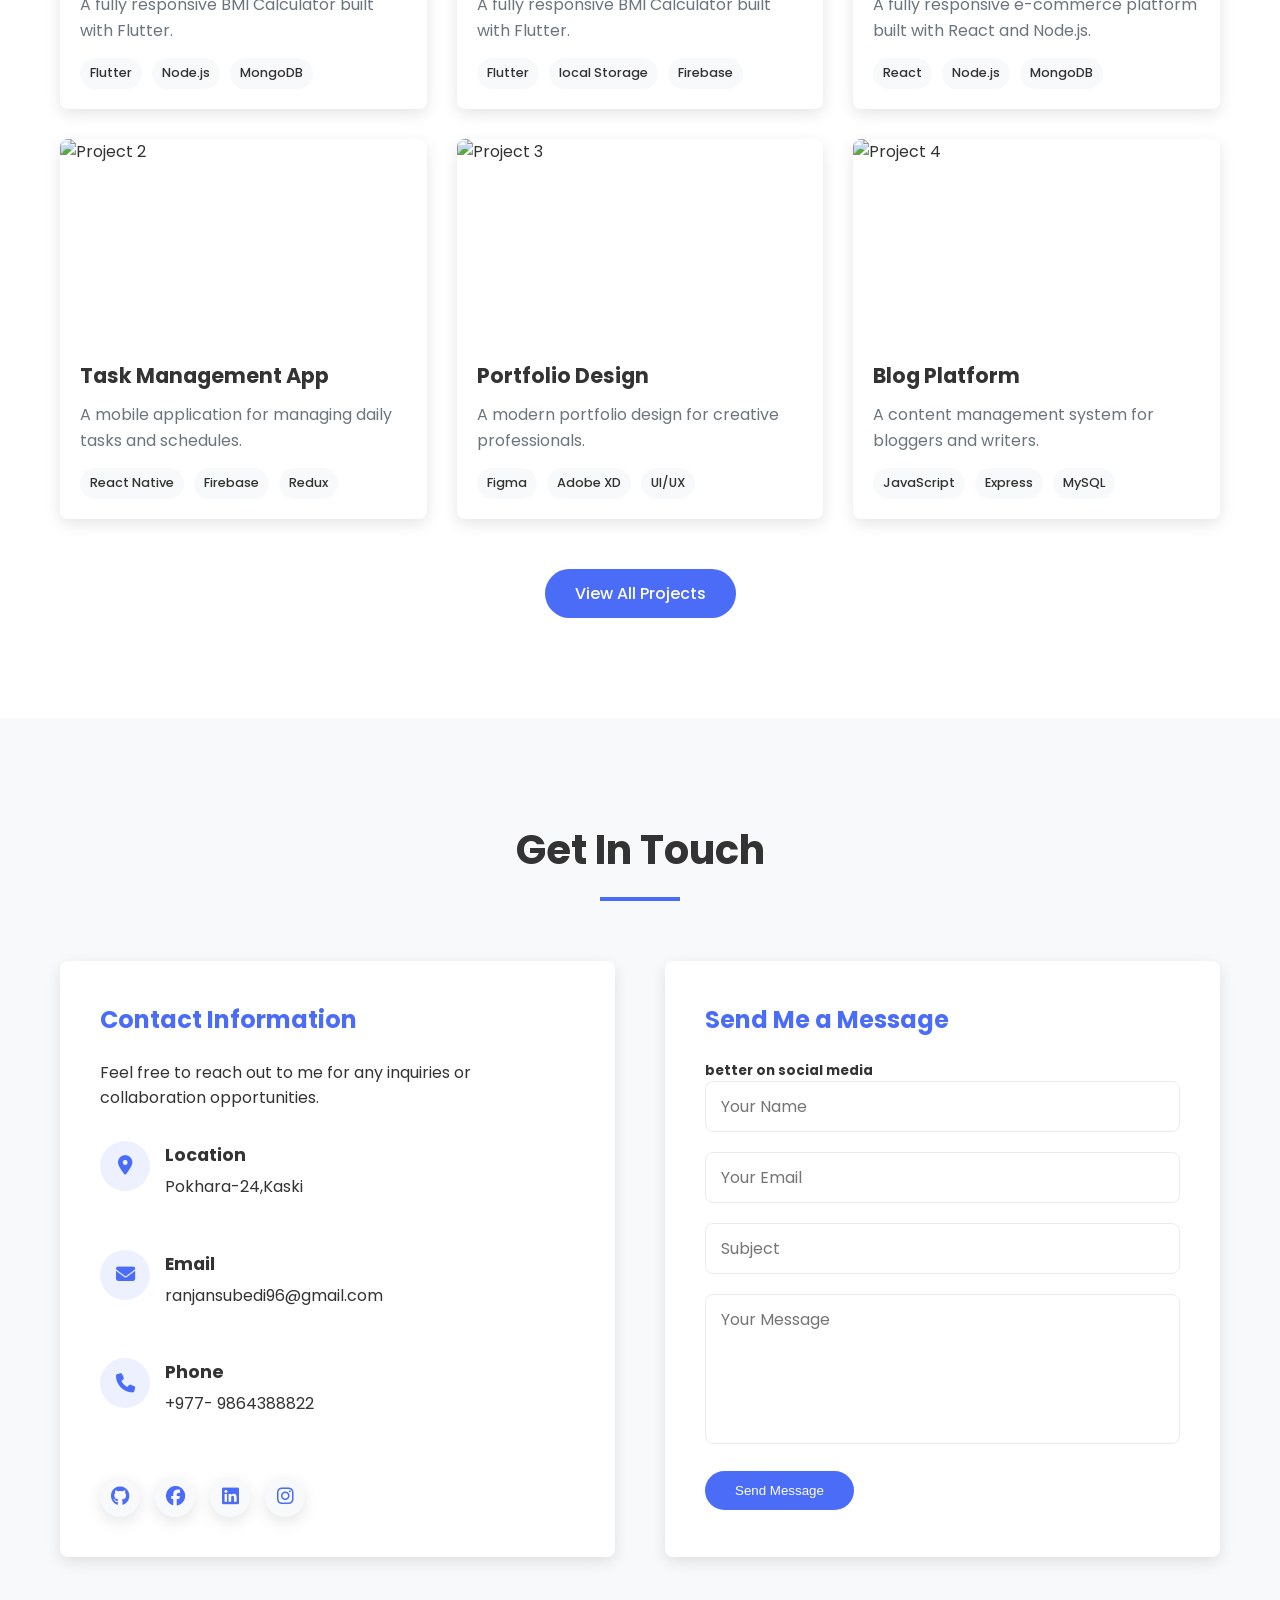
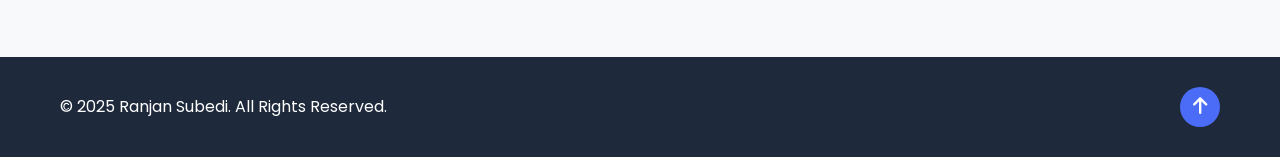
==== commit b74519cc: "facebook" ====
--- a/index.html
+++ b/index.html
@@ -43,6 +43,7 @@
                     <a href="#contact" class="btn secondary-btn">Contact Me</a>
                 </div>
                 <div class="social-icons">
+                    <a href="https://www.facebook.com/lionalrunzan.messi" target="_blank"><i class="fab fa-facebook"></i></a>
                     <a href="https://github.com/Ranjan-subedi" target="_blank"><i class="fab fa-github"></i></a>
                     <a href="https://www.linkedin.com/in/ranjan-subedi-689804282/" target="_blank"><i class="fab fa-linkedin"></i></a>
                     <!-- <a href="#" target="_blank"><i class="fab fa-twitter"></i></a> -->
@@ -360,6 +361,7 @@
                     </div>
                     <div class="social-icons">
                         <a href="https://github.com/Ranjan-subedi" target="_blank"><i class="fab fa-github"></i></a>
+                        <a href="https://www.facebook.com/lionalrunzan.messi" target="_blank"><i class="fab fa-facebook"></i></a>
                         <a href="https://www.linkedin.com/in/ranjan-subedi-689804282/" target="_blank"><i class="fab fa-linkedin"></i></a>
                         <!-- <a href="#" target="_blank"><i class="fab fa-twitter"></i></a> -->
                         <a href="https://www.instagram.com/rnjnsubedi/?hl=en" target="_blank"><i class="fab fa-instagram"></i></a>
